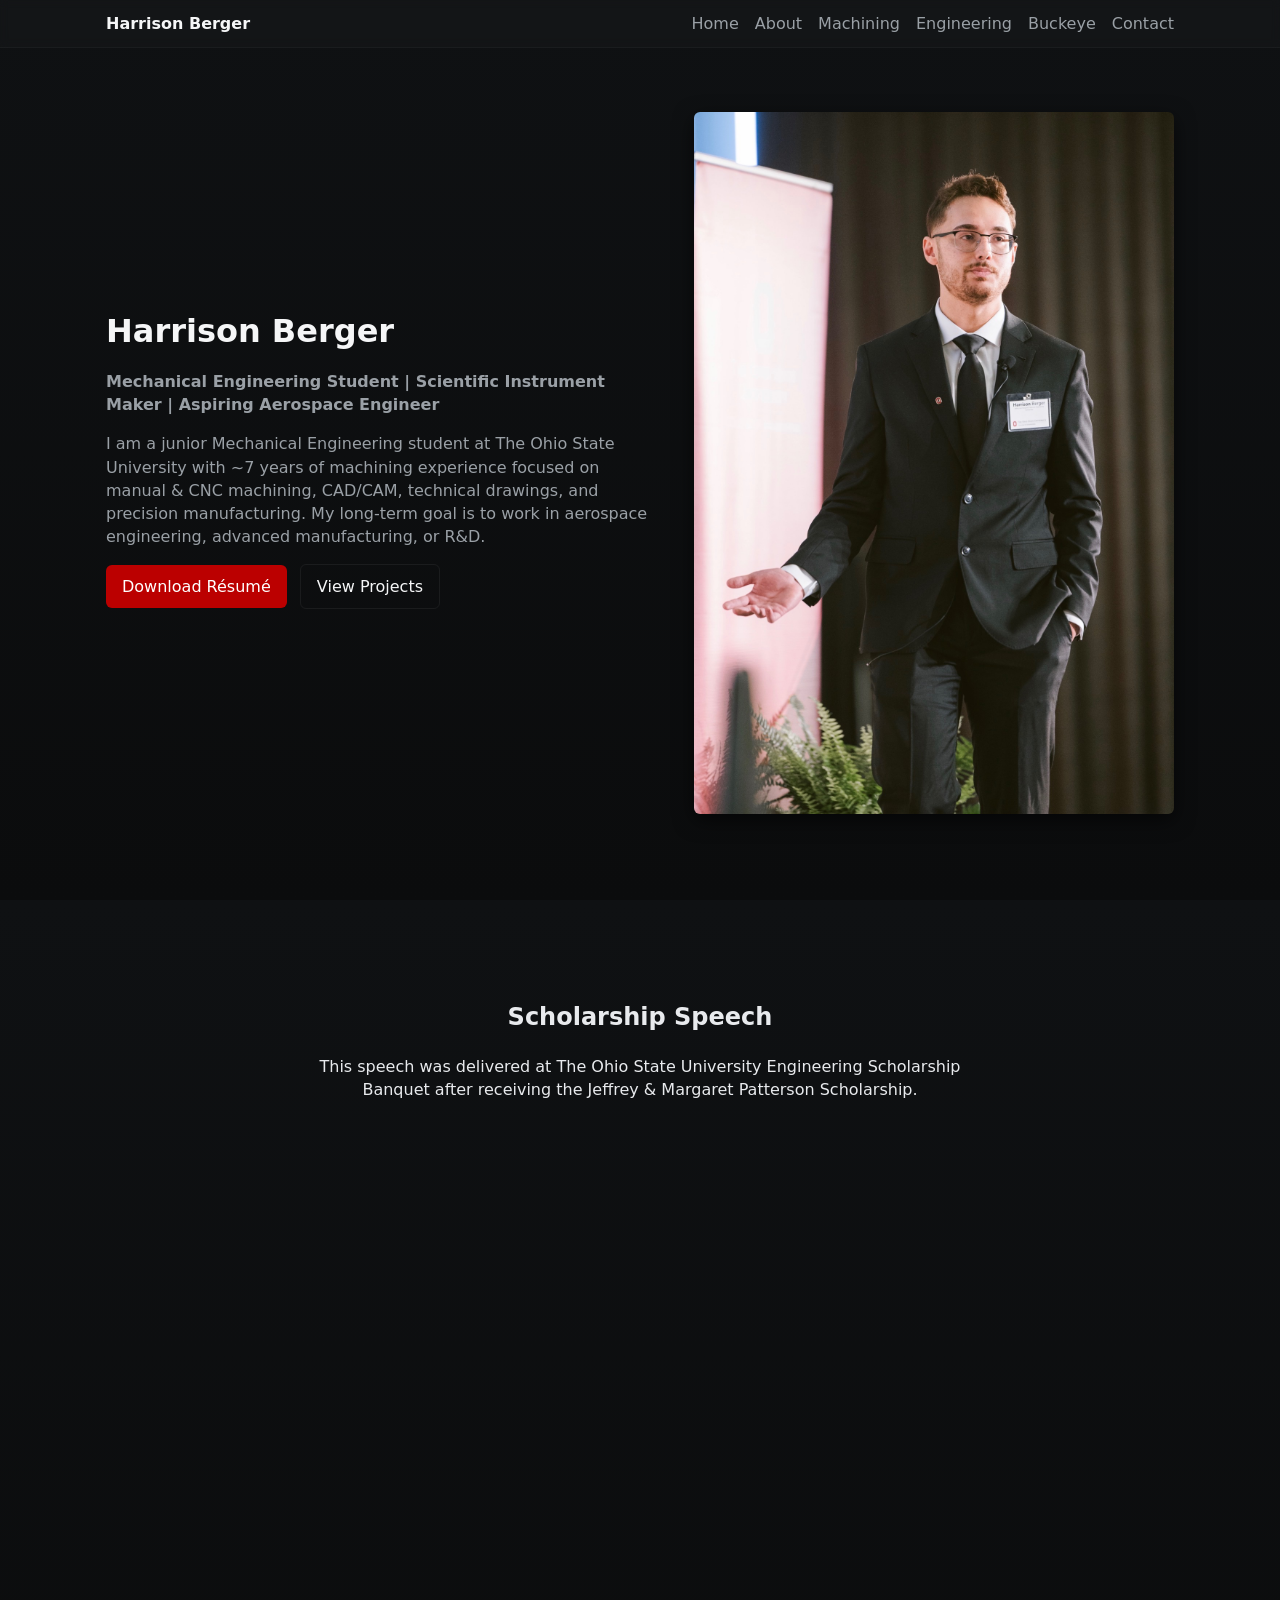
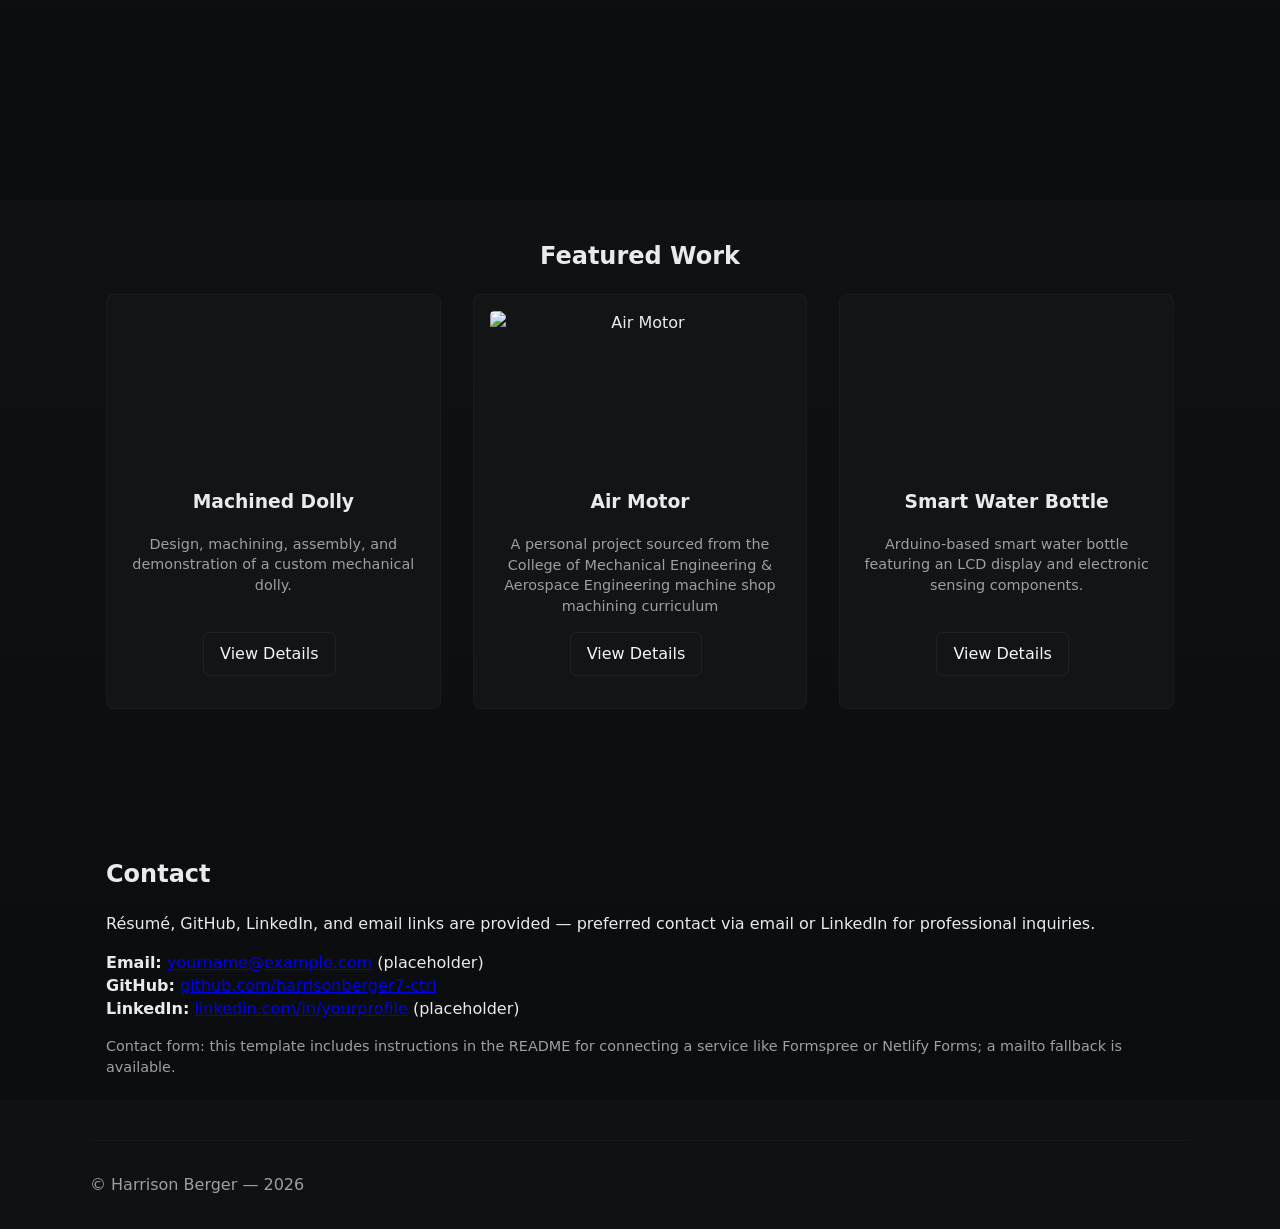
==== index.html @ 32bb0250 "Added Dolly and Smart Water bottle to main page" ====
<!doctype html>
<html lang="en">
<head>
  <meta charset="utf-8">
  <meta name="viewport" content="width=device-width,initial-scale=1">
  <title>Harrison Berger — Mechanical Engineering Portfolio</title>
  <link rel="stylesheet" href="/assets/css/style.css">
</head>
<body>
  <a class="skip-link" href="#main">Skip to content</a>
  <header class="site-header">
    <div class="container">
      <div class="brand">
        <a href="/">Harrison Berger</a>
      </div>
      <nav id="site-nav" aria-label="Main navigation">
        <ul>
          <li><a href="/">Home</a></li>
          <li><a href="/about.html">About</a></li>
          <li><a href="/projects/machining.html">Machining</a></li>
          <li><a href="/projects/engineering.html">Engineering</a></li>
          <li><a href="/projects/buckeye/index.html">Buckeye</a></li>
          <li><a href="#contact">Contact</a></li>
        </ul>
      </nav>
      <button id="nav-toggle" aria-expanded="false" aria-controls="site-nav">Menu</button>
    </div>
  </header>

  <main id="main">
    <section class="hero" aria-label="Intro">
      <div class="hero-grid container">
        <div class="hero-text">
          <h1>Harrison Berger</h1>
          <p class="title">Mechanical Engineering Student | Scientific Instrument Maker | Aspiring Aerospace Engineer</p>
          <p class="lead">I am a junior Mechanical Engineering student at The Ohio State University with ~7 years of machining experience focused on manual & CNC machining, CAD/CAM, technical drawings, and precision manufacturing. My long-term goal is to work in aerospace engineering, advanced manufacturing, or R&amp;D.</p>
          <p class="hero-ctas">
            <a class="btn primary" href="assets/images/Resume.pdf" download>Download Résumé</a>
            <a class="btn" href="/projects/machining.html">View Projects</a>
          </p>
        </div>
        <div class="hero-image" role="img" aria-label="Technical hero image">
          <!-- Placeholder technical image (replace with a large engineering-themed image) -->
          <img src="assets/images/Outlook_Profile_Picture.jpeg" alt="Technical illustration placeholder" />
        </div>
      </div>
    </section>
    
    <section class="speech-section container">
    <h2>Scholarship Speech</h2>

    <p class="speech-description">
        This speech was delivered at The Ohio State University Engineering Scholarship
        Banquet after receiving the Jeffrey & Margaret Patterson Scholarship.
    </p>

    <div class="video-container">
        <iframe
            src="https://www.youtube.com/embed/fo5vYGEhoZc"
            title="Scholarship Speech"
            allowfullscreen>
        </iframe>
    </div>

    <section class="highlights container">
      <h2>Featured Work</h2>
      <div id="featured-cards" class="cards-grid" aria-live="polite">
        <!-- JS will populate featured projects from data/projects.json -->
      </div>
    </section>


</section>

    
    <section id="contact" class="contact container">
      <h2>Contact</h2>
      <p>Résumé, GitHub, LinkedIn, and email links are provided — preferred contact via email or LinkedIn for professional inquiries.</p>
      <ul class="contact-list">
        <li><strong>Email:</strong> <a href="mailto:yourname@example.com">yourname@example.com</a> (placeholder)</li>
        <li><strong>GitHub:</strong> <a href="https://github.com/harrisonberger7-ctrl" target="_blank" rel="noopener">github.com/harrisonberger7-ctrl</a></li>
        <li><strong>LinkedIn:</strong> <a href="#">linkedin.com/in/yourprofile</a> (placeholder)</li>
      </ul>
      <p class="small">Contact form: this template includes instructions in the README for connecting a service like Formspree or Netlify Forms; a mailto fallback is available.</p>
    </section>
 

   </main>
  
<footer class="site-footer container">
  <p>&copy; Harrison Berger — <span id="year"></span></p>
</footer>

<div id="project-modal" class="modal" role="dialog" aria-modal="true" aria-hidden="true">
  <div class="modal-content">
    <button class="modal-close" aria-label="Close">Close</button>
    <div id="modal-body"></div>
  </div>
</div>

<script src="/assets/js/main.js"></script>
</body>
</html>
---- assets/css/style.css ----
/* Main stylesheet for the portfolio
   - Dark / neutral background
   - Light content cards
   - Ohio State red accent: #BB0000 (used sparingly)
   - Responsive grid and card layout
   Comments explain structure and values so a beginner can edit easily.
*/
:root{
  --bg:#0f1113;
  --panel:#f5f6f7; /* light panel for content */
  --text:#e8eaed;
  --muted:#9aa0a6;
  --accent:#bb0000; /* Ohio State red accent */
  --card-bg:#121416;
  --container-width:1100px;
}
*{box-sizing:border-box}
html,body{height:100%}
body{
  margin:0;font-family:Inter, system-ui, -apple-system, 'Segoe UI', Roboto, 'Helvetica Neue', Arial;line-height:1.45;background:linear-gradient(180deg,var(--bg),#0b0c0d);color:var(--text);}
.container{max-width:var(--container-width);margin:0 auto;padding:1rem}
.site-header{background:rgba(255,255,255,0.02);backdrop-filter:blur(4px);border-bottom:1px solid rgba(255,255,255,0.03)}
.site-header .container{display:flex;align-items:center;justify-content:space-between;padding:0.75rem 1rem}
.brand a{color:var(--panel);font-weight:700;text-decoration:none}
nav ul{list-style:none;margin:0;padding:0;display:flex;gap:1rem}
nav a{color:var(--muted);text-decoration:none}
nav a:focus,nav a:hover{color:var(--panel);outline:2px solid transparent}
#nav-toggle{display:none}
.skip-link{position:absolute;left:-999px;top:auto;width:1px;height:1px;overflow:hidden}
.skip-link:focus{left:1rem;top:1rem;width:auto;height:auto;background:var(--panel);padding:0.5rem;border-radius:4px;color:black}
.hero{padding:3rem 0}
.hero-grid{display:grid;grid-template-columns:1fr 480px;gap:2rem;align-items:center}
.hero-text h1{font-size:2rem;margin:0 0 0.5rem;color:var(--panel)}
.title{color:var(--muted);font-weight:600}
.lead{margin-top:1rem;color:var(--muted)}
.btn{display:inline-block;padding:0.6rem 1rem;border-radius:6px;background:transparent;border:1px solid rgba(255,255,255,0.06);color:var(--panel);text-decoration:none;margin-right:0.5rem}
.btn.primary{background:var(--accent);border:none;color:white}
.hero-image img{width:100%;height:auto;border-radius:6px;box-shadow:0 6px 20px rgba(0,0,0,0.6)}
.cards-grid{display:grid;grid-template-columns:repeat(auto-fit,minmax(240px,1fr));gap:1rem;margin-top:1rem}
.card{background:var(--card-bg);padding:1rem;border-radius:8px;border:1px solid rgba(255,255,255,0.03)}
.card img{width:100%;height:160px;object-fit:cover;border-radius:4px}
.card h3{margin:0.5rem 0 0.25rem}
.skill-card{background:var(--panel);color:black;padding:1rem;border-radius:6px}
.skills-grid{display:grid;grid-template-columns:repeat(auto-fit,minmax(200px,1fr));gap:1rem}
.about-grid{display:grid;grid-template-columns:1fr 220px;gap:1.5rem;align-items:start}
.headshot img{width:100%;height:auto;border-radius:8px}
.site-footer{padding:1rem 0;color:var(--muted);border-top:1px solid rgba(255,255,255,0.03);margin-top:2rem}
.intro{color:var(--muted)}
.modal{display:none;position:fixed;inset:0;background:rgba(2,2,2,0.6);align-items:center;justify-content:center;padding:2rem}
.modal[aria-hidden="false"]{display:flex}
.modal-content{background:var(--panel);color:black;padding:1rem;border-radius:8px;width:min(980px,95%);max-height:90vh;overflow:auto}
.modal-close{float:right;background:transparent;border:none;font-weight:700}
.small{font-size:0.9rem;color:var(--muted)}
.contact-list{list-style:none;padding:0}
@media (max-width:900px){
  .hero-grid{grid-template-columns:1fr}
  nav ul{display:none}
  #nav-toggle{display:inline-block}
}
/* Scholarship Speech */

.speech-section {
  max-width: none;
  width: 95%;
  margin: 80px auto;
  text-align: center;
}

.speech-description {
    max-width: 700px;
    margin: 0 auto 30px;
}

.video-container {
  width: 100%;
  max-width: 1500px;
  margin: 0 auto;
}

.video-container iframe {
    width: 100%;
    aspect-ratio: 16 / 9;
    border: none;
    border-radius: 12px;
}
.dolly-images {
    display: flex;
    gap: 12px;
}

.dolly-images img {
    width: 50%;
    height: 1100px;
    object-fit: cover;
    border-radius: 4px;
}
/* Engineering project cards appear vertically */
.cards-grid {
    display: grid;
    grid-template-columns: 1fr;
    gap: 32px;
}

/* Shared appearance for the engineering project cards */
.dolly-card,
.smart-water-bottle-card {
    background: var(--card-bg);
    padding: 1rem;
    border-radius: 8px;
    border: 1px solid rgba(255, 255, 255, 0.03);
}

/* Normal-height Smart Water Bottle image */
.smart-water-bottle-image {
    display: block;
    width: 100%;
    height: 480px;
    object-fit: cover;
    border-radius: 4px;
}
#machining-grid .card img {
    display: block;
    max-width: 300px;
    width: 100%;
    height: auto;
    margin: 0 auto;
}
/* Featured Work cards */
#featured-cards {
    grid-template-columns: repeat(3, minmax(0, 1fr));
    align-items: stretch;
}

#featured-cards .card {
    display: flex;
    flex-direction: column;
}

#featured-cards .featured-media {
    width: 100%;
    aspect-ratio: 16 / 9;
    overflow: hidden;
    border-radius: 4px;
}

#featured-cards .featured-media img,
#featured-cards .featured-media iframe {
    width: 100%;
    height: 100%;
    display: block;
    border: 0;
    object-fit: cover;
}

#featured-cards .card > p:last-child {
    margin-top: auto;
}

@media (max-width: 800px) {
    #featured-cards {
        grid-template-columns: 1fr;
    }
}
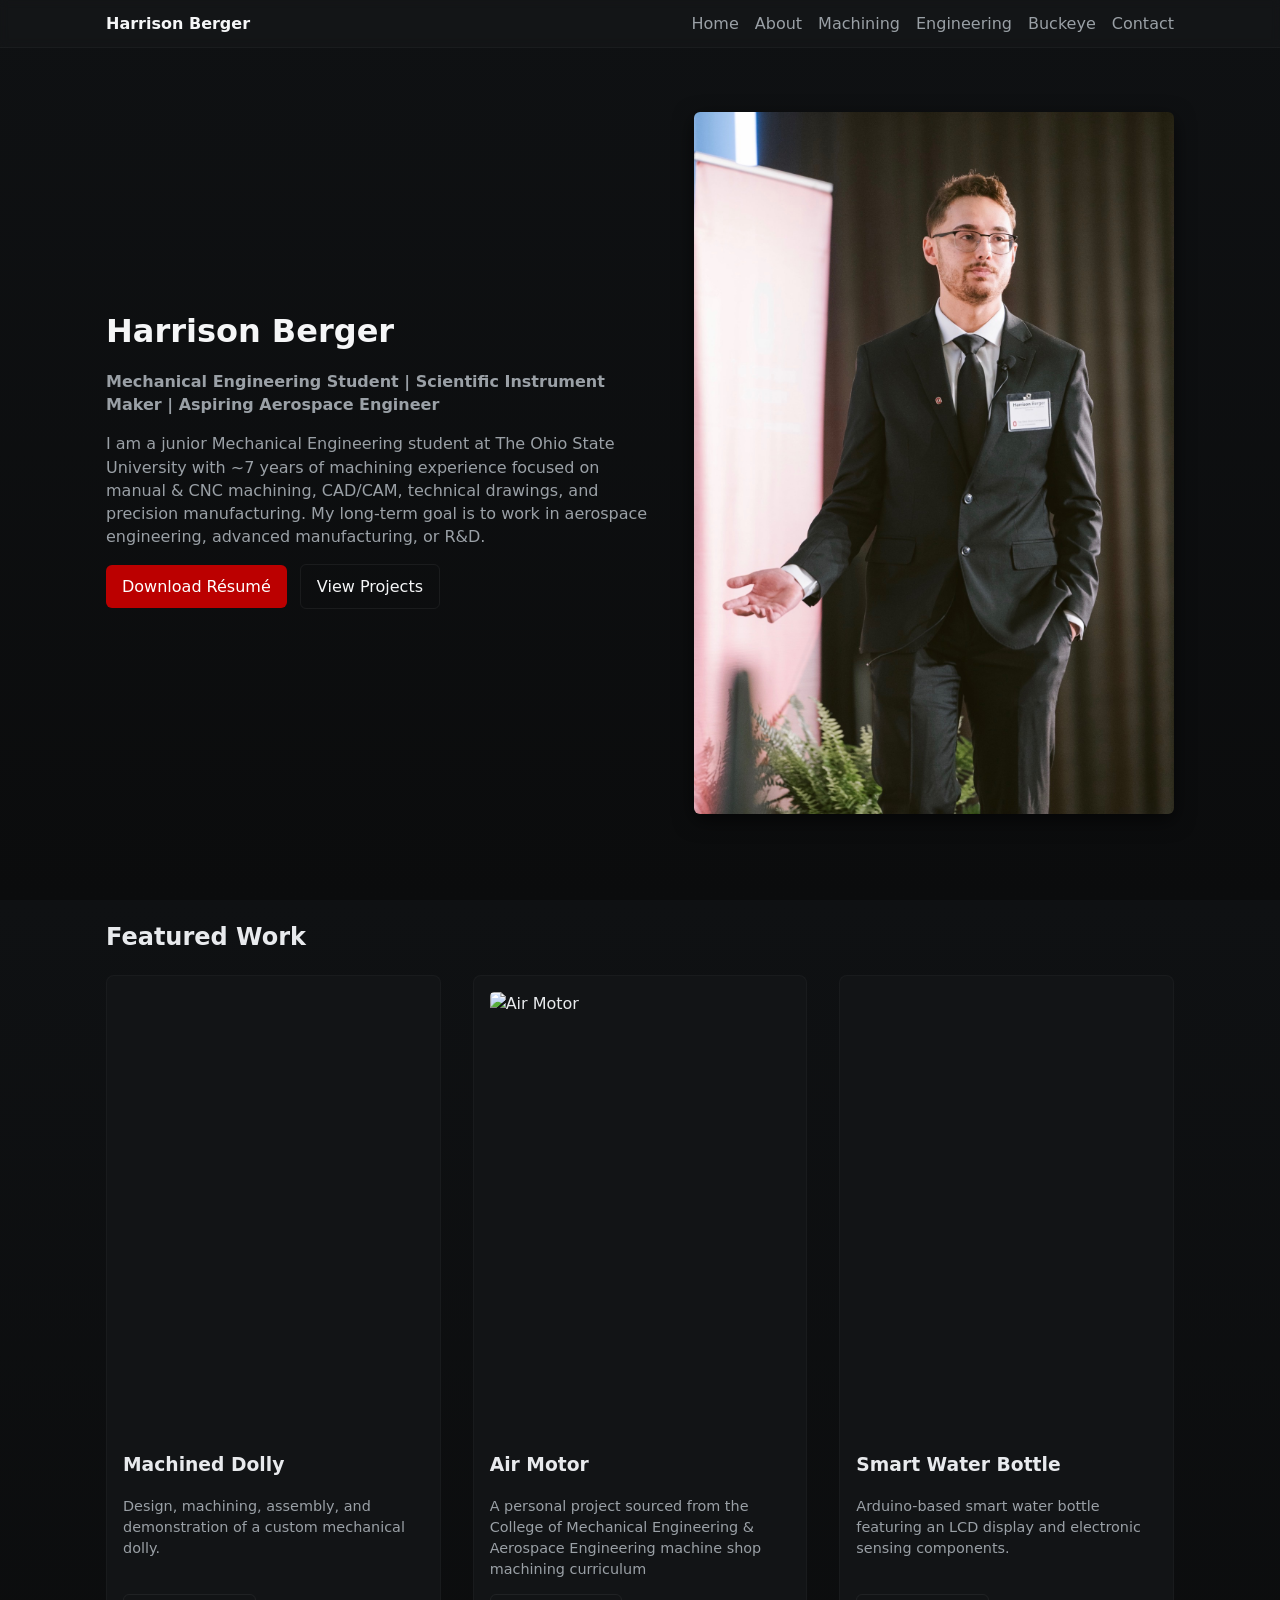
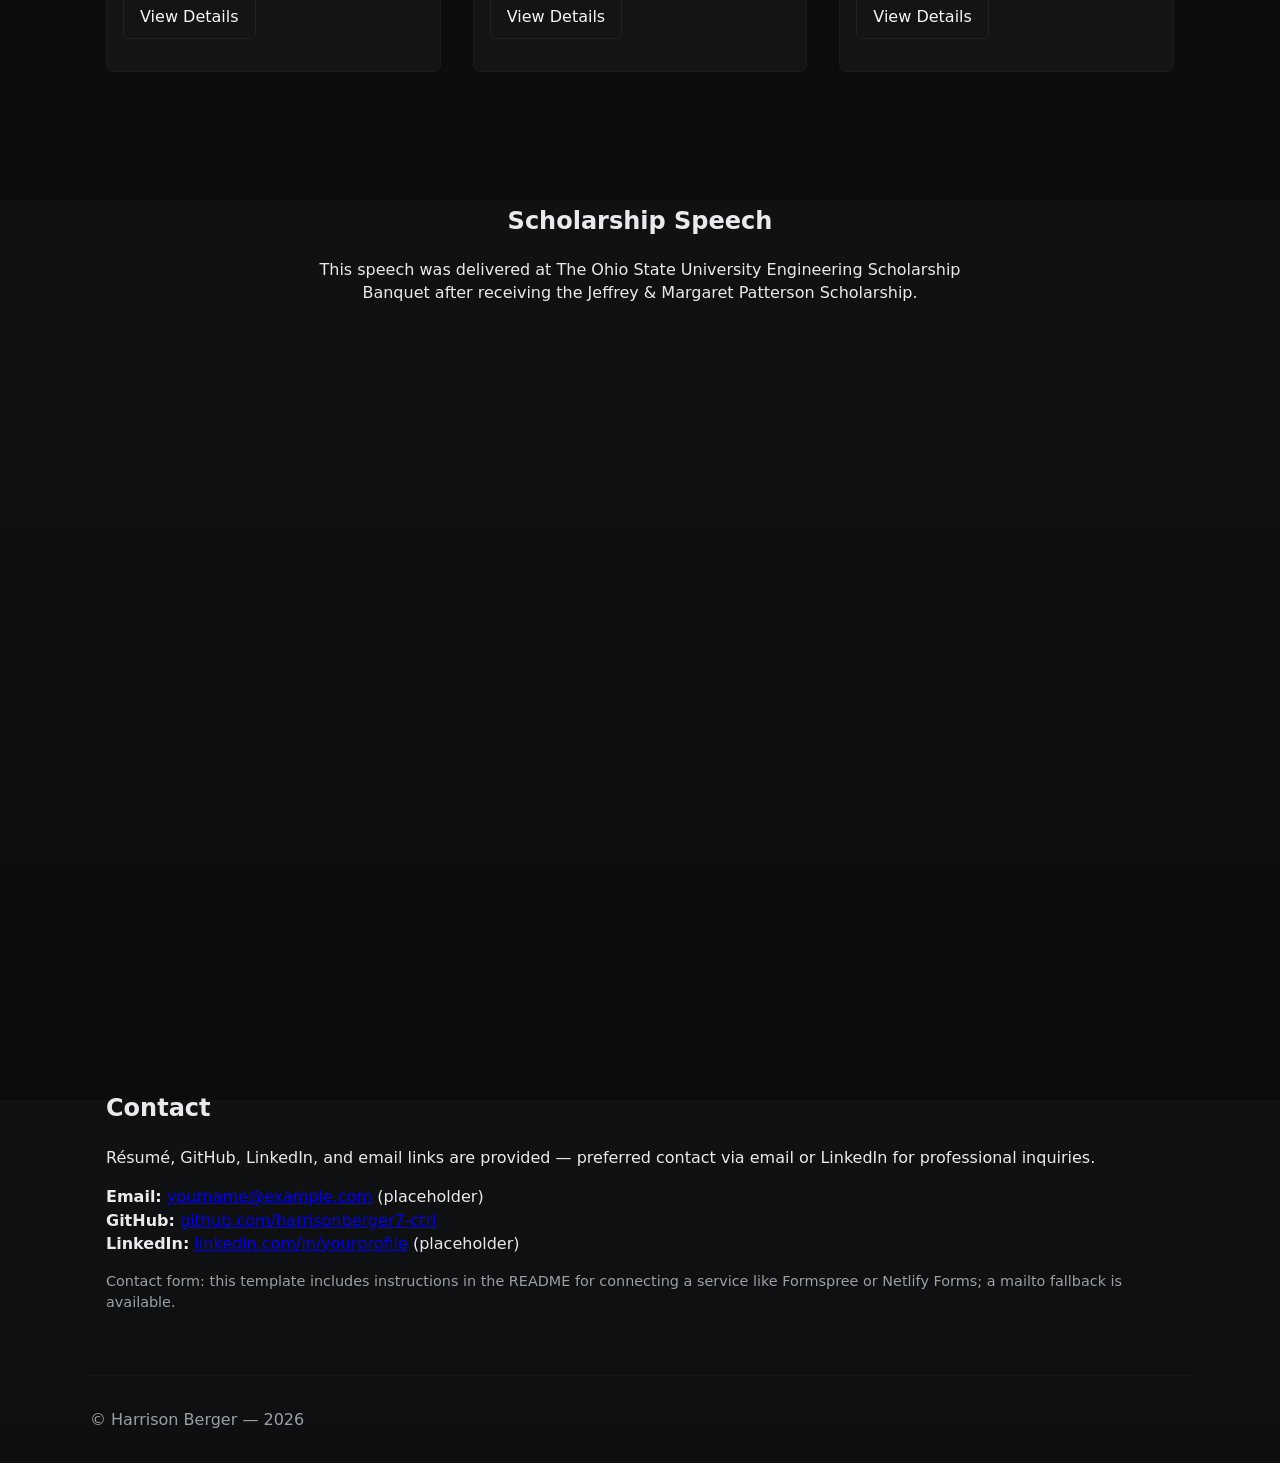
==== commit 9f885465: "~" ====
--- a/index.html
+++ b/index.html
@@ -45,6 +45,13 @@
         </div>
       </div>
     </section>
+
+        <section class="highlights container">
+      <h2>Featured Work</h2>
+      <div id="featured-cards" class="cards-grid" aria-live="polite">
+        <!-- JS will populate featured projects from data/projects.json -->
+      </div>
+    </section>
     
     <section class="speech-section container">
     <h2>Scholarship Speech</h2>
@@ -62,12 +69,7 @@
         </iframe>
     </div>
 
-    <section class="highlights container">
-      <h2>Featured Work</h2>
-      <div id="featured-cards" class="cards-grid" aria-live="polite">
-        <!-- JS will populate featured projects from data/projects.json -->
-      </div>
-    </section>
+
 
 
 </section>
--- a/assets/css/style.css
+++ b/assets/css/style.css
@@ -73,7 +73,7 @@
 
 .video-container {
   width: 100%;
-  max-width: 1500px;
+  max-width: 1100px;
   margin: 0 auto;
 }
 
@@ -138,7 +138,7 @@
 
 #featured-cards .featured-media {
     width: 100%;
-    aspect-ratio: 16 / 9;
+    aspect-ratio: 2 / 3;
     overflow: hidden;
     border-radius: 4px;
 }
@@ -160,4 +160,7 @@
     #featured-cards {
         grid-template-columns: 1fr;
     }
+}
+#featured-cards {
+    grid-template-columns: repeat(3, 1.1fr);
 }
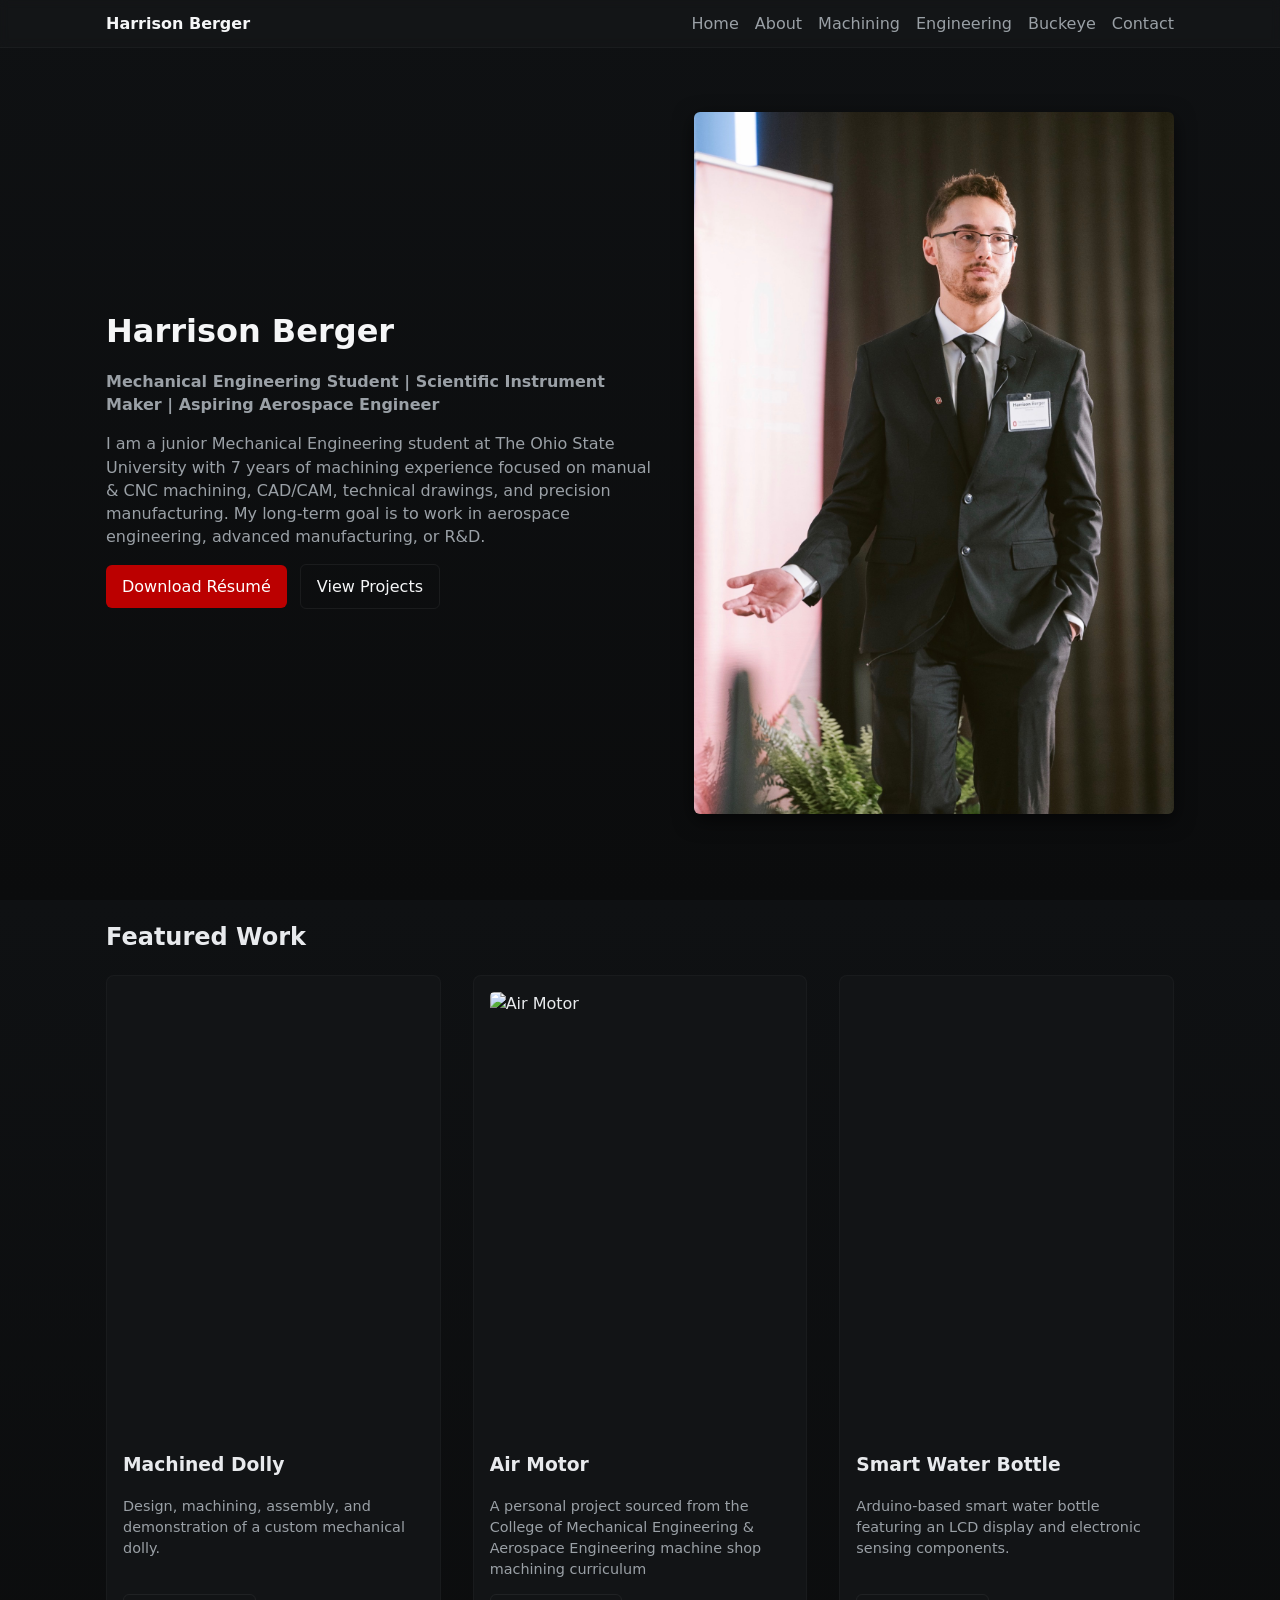
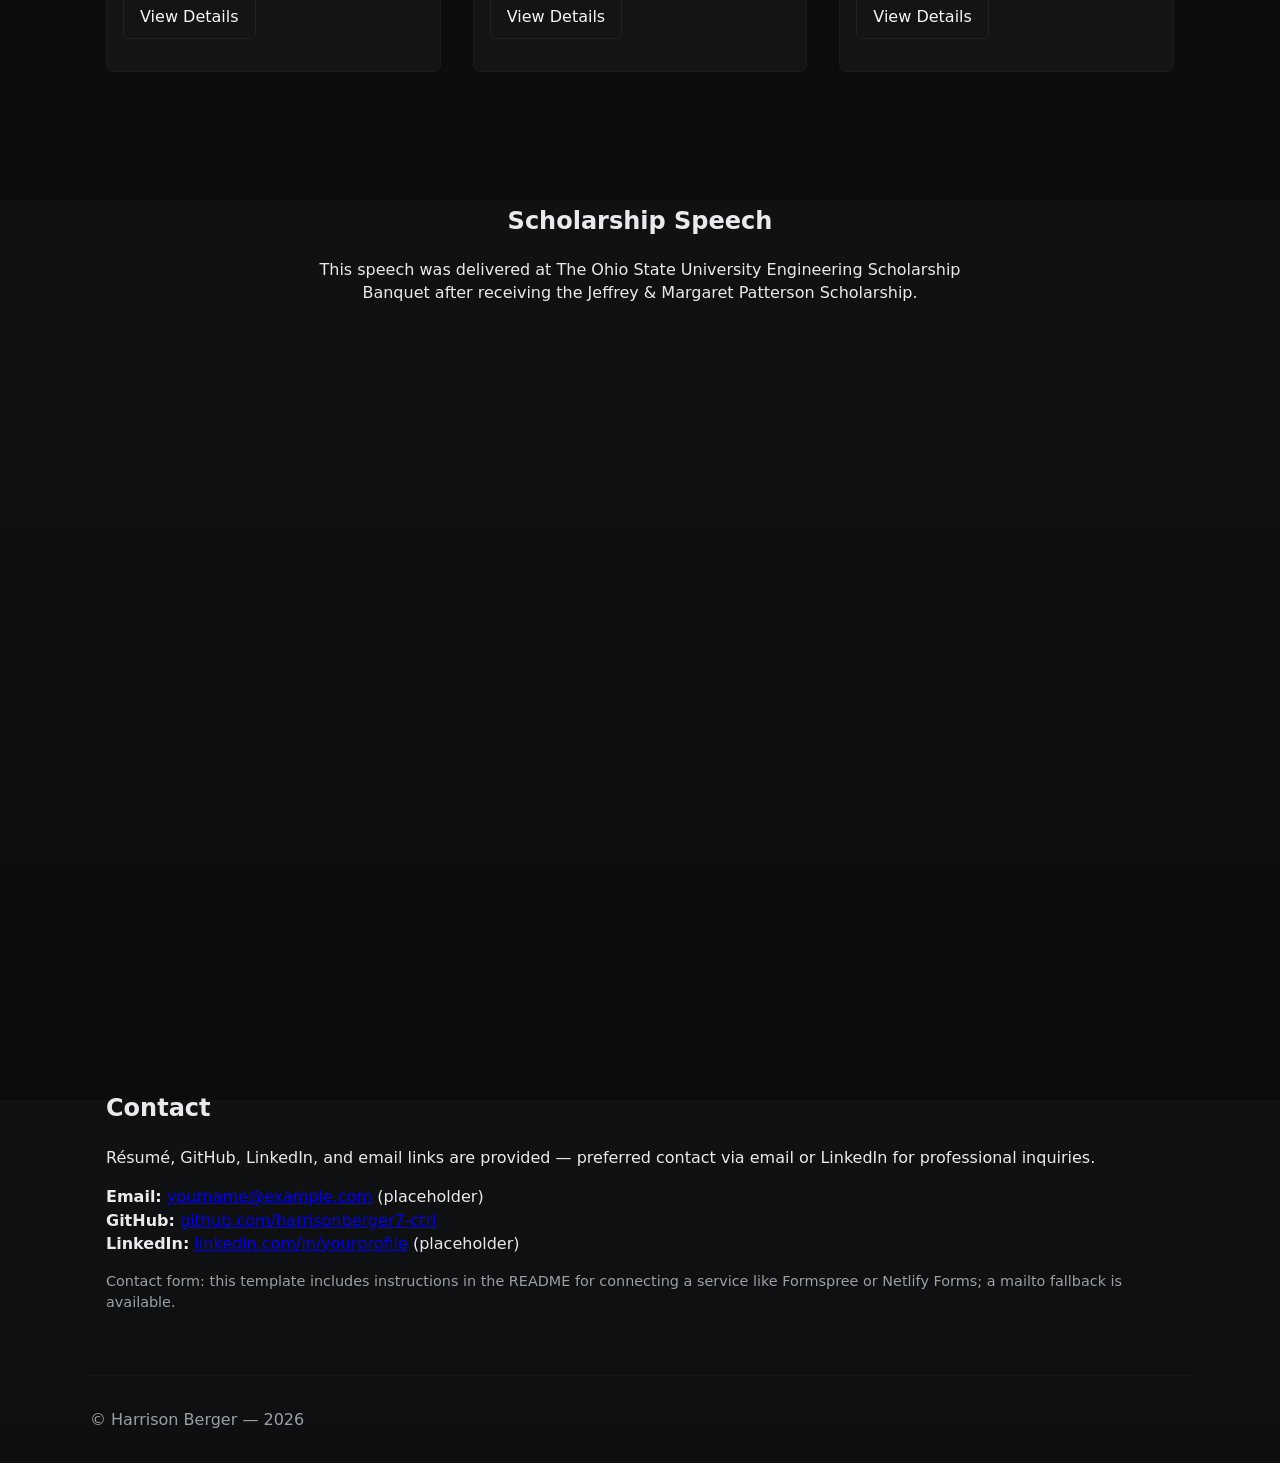
==== commit cf3e3386: "~" ====
--- a/index.html
+++ b/index.html
@@ -33,7 +33,7 @@
         <div class="hero-text">
           <h1>Harrison Berger</h1>
           <p class="title">Mechanical Engineering Student | Scientific Instrument Maker | Aspiring Aerospace Engineer</p>
-          <p class="lead">I am a junior Mechanical Engineering student at The Ohio State University with ~7 years of machining experience focused on manual & CNC machining, CAD/CAM, technical drawings, and precision manufacturing. My long-term goal is to work in aerospace engineering, advanced manufacturing, or R&amp;D.</p>
+          <p class="lead">I am a junior Mechanical Engineering student at The Ohio State University with 7 years of machining experience focused on manual & CNC machining, CAD/CAM, technical drawings, and precision manufacturing. My long-term goal is to work in aerospace engineering, advanced manufacturing, or R&amp;D.</p>
           <p class="hero-ctas">
             <a class="btn primary" href="assets/images/Resume.pdf" download>Download Résumé</a>
             <a class="btn" href="/projects/machining.html">View Projects</a>
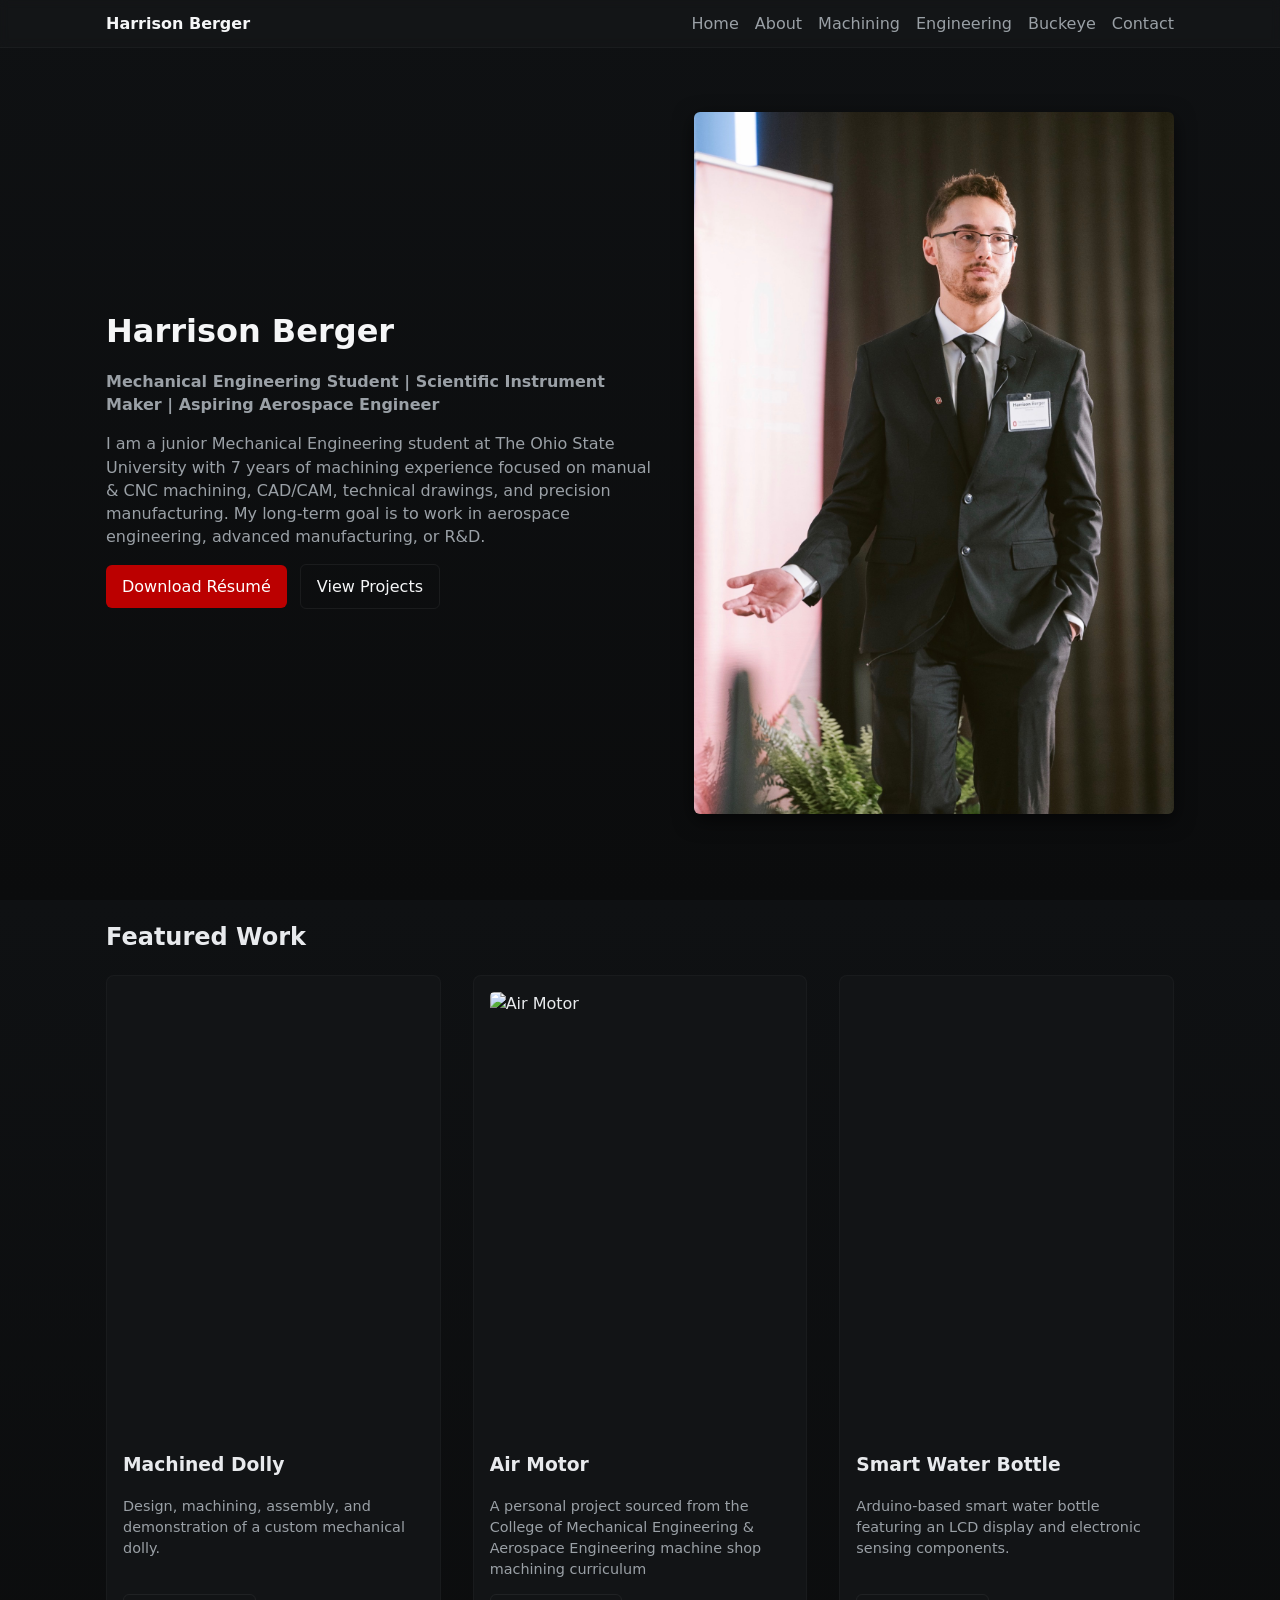
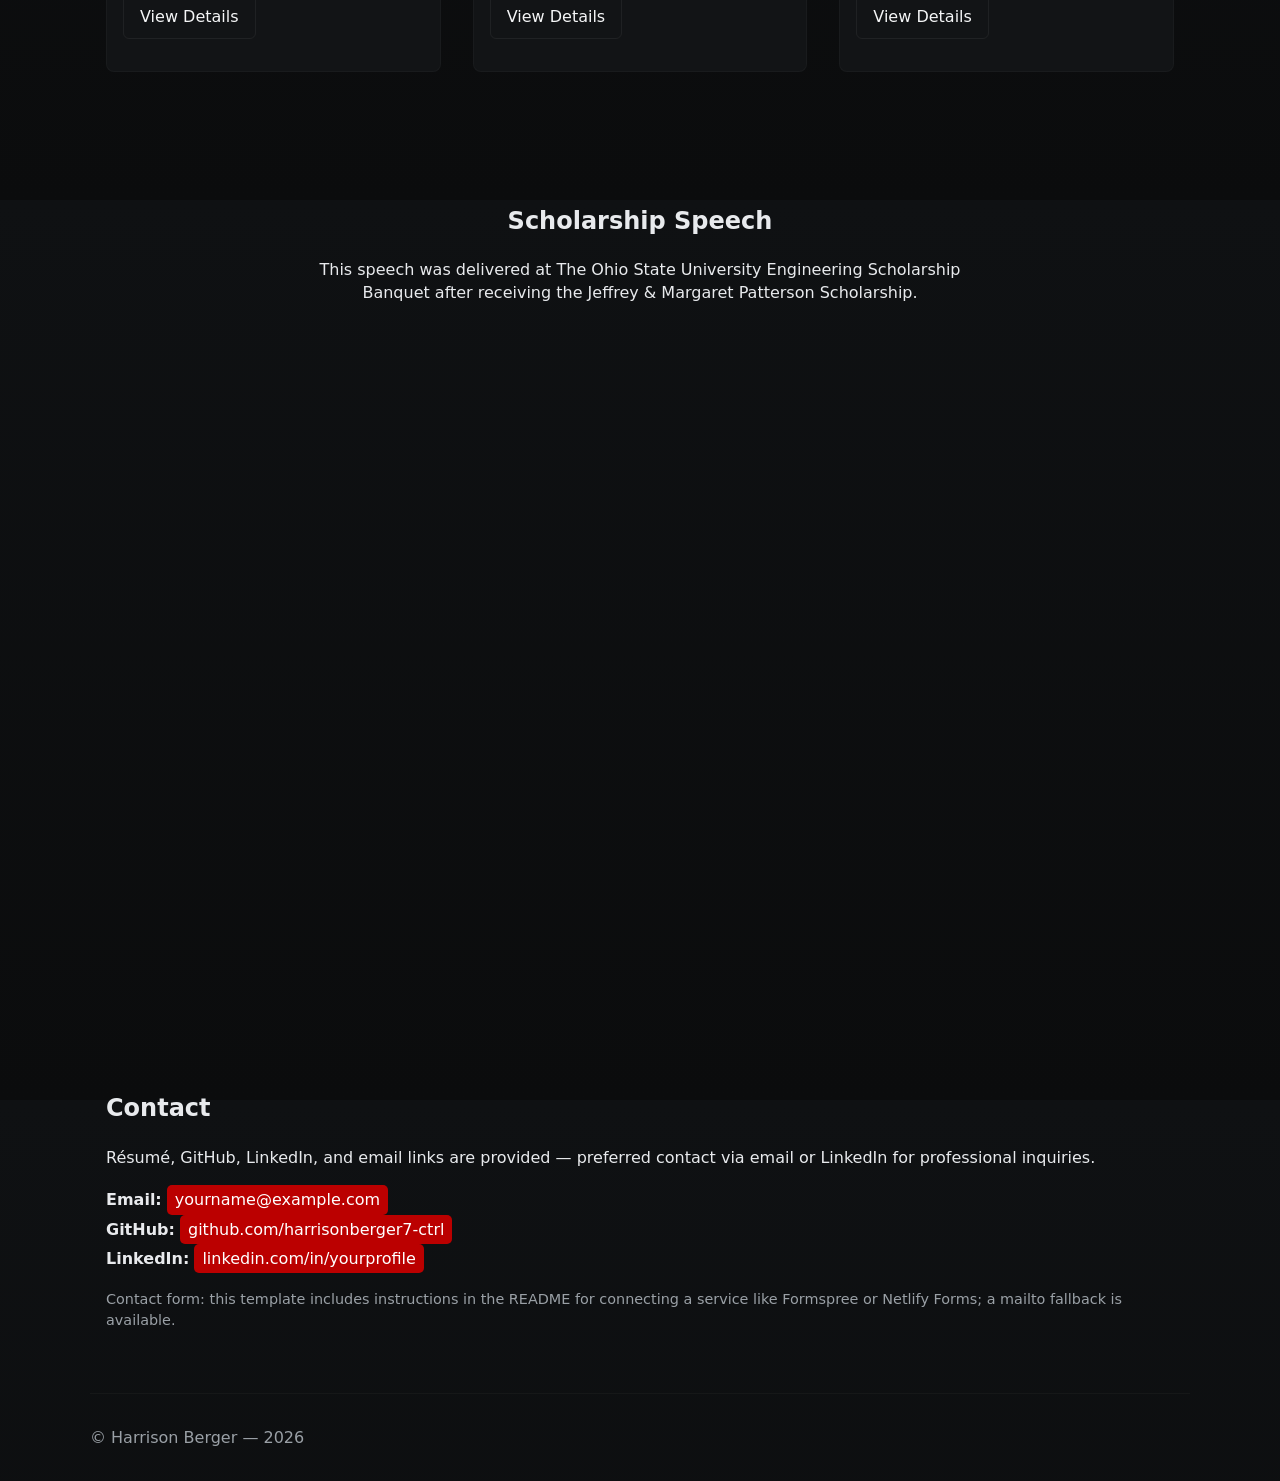
==== commit 371d8919: "~" ====
--- a/index.html
+++ b/index.html
@@ -79,9 +79,9 @@
       <h2>Contact</h2>
       <p>Résumé, GitHub, LinkedIn, and email links are provided — preferred contact via email or LinkedIn for professional inquiries.</p>
       <ul class="contact-list">
-        <li><strong>Email:</strong> <a href="mailto:yourname@example.com">yourname@example.com</a> (placeholder)</li>
+        <li><strong>Email:</strong> <a href="mailto:Harrisonberger7@gmail.com">yourname@example.com</a> </li>
         <li><strong>GitHub:</strong> <a href="https://github.com/harrisonberger7-ctrl" target="_blank" rel="noopener">github.com/harrisonberger7-ctrl</a></li>
-        <li><strong>LinkedIn:</strong> <a href="#">linkedin.com/in/yourprofile</a> (placeholder)</li>
+        <li><strong>LinkedIn:</strong> <a href="www.linkedin.com/in/harrison-berger-666993226">linkedin.com/in/yourprofile</a> </li>
       </ul>
       <p class="small">Contact form: this template includes instructions in the README for connecting a service like Formspree or Netlify Forms; a mailto fallback is available.</p>
     </section>
--- a/assets/css/style.css
+++ b/assets/css/style.css
@@ -163,4 +163,16 @@
 }
 #featured-cards {
     grid-template-columns: repeat(3, 1.1fr);
+}
+#contact a {
+    display: inline-flex;
+    width: fit-content;
+    align-self: flex-start;
+    background: var(--accent);
+    color: white;
+    padding: 3px 8px;
+    border-radius: 5px;
+    text-decoration: none;
+    font-weight: 500;
+}
 }
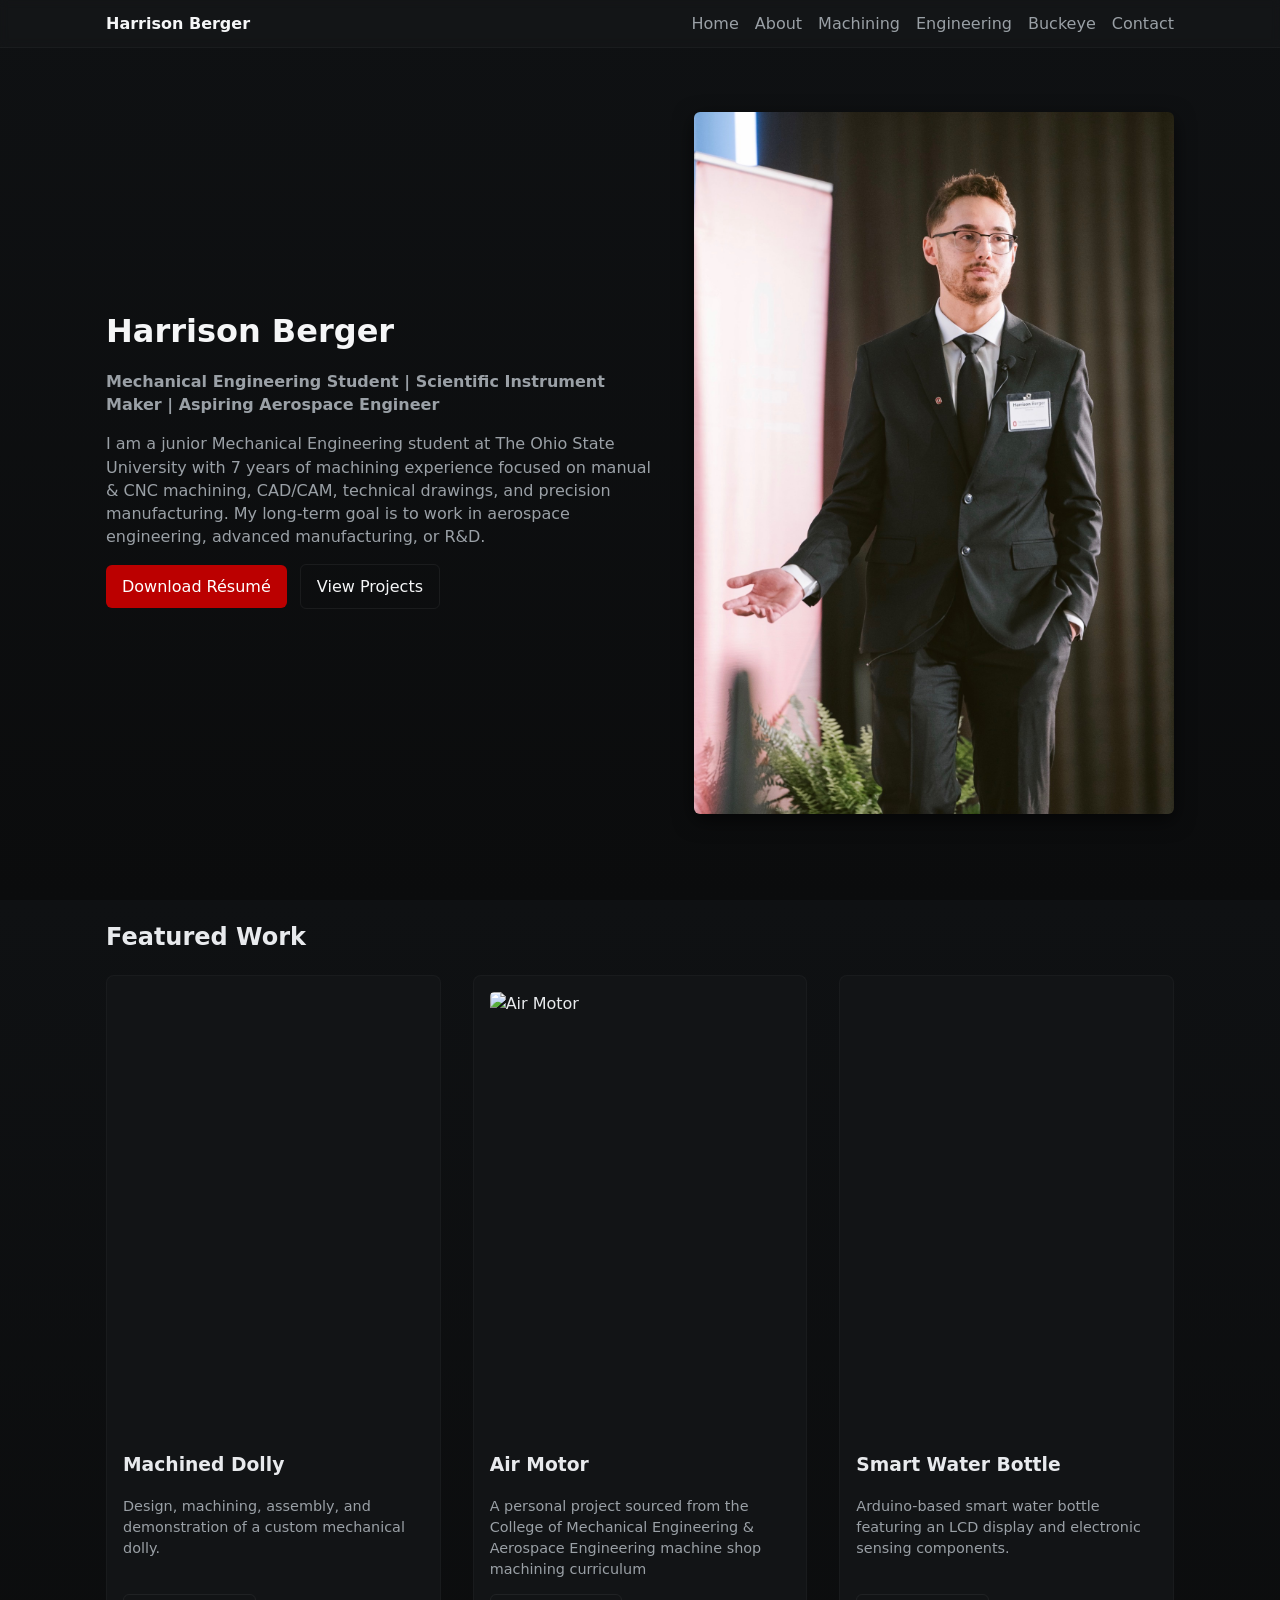
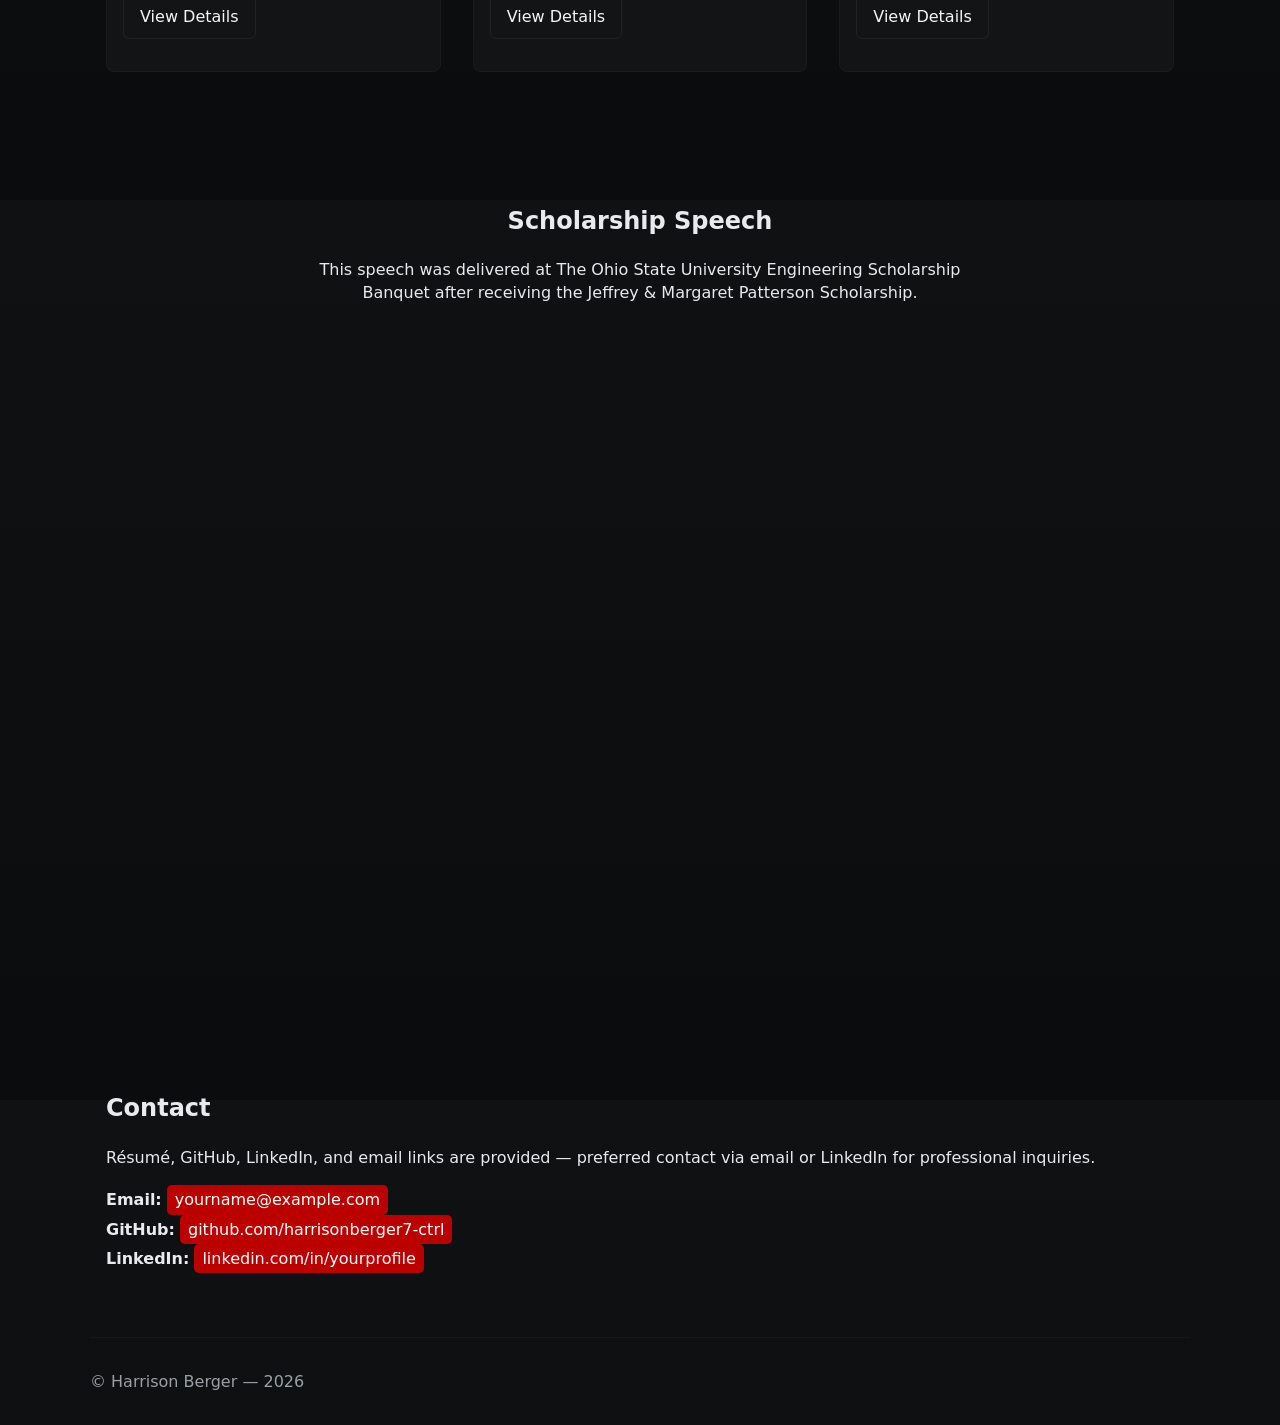
==== commit f1dd61e3: "~" ====
--- a/index.html
+++ b/index.html
@@ -83,8 +83,7 @@
         <li><strong>GitHub:</strong> <a href="https://github.com/harrisonberger7-ctrl" target="_blank" rel="noopener">github.com/harrisonberger7-ctrl</a></li>
         <li><strong>LinkedIn:</strong> <a href="www.linkedin.com/in/harrison-berger-666993226">linkedin.com/in/yourprofile</a> </li>
       </ul>
-      <p class="small">Contact form: this template includes instructions in the README for connecting a service like Formspree or Netlify Forms; a mailto fallback is available.</p>
-    </section>
+      </section>
  
 
    </main>
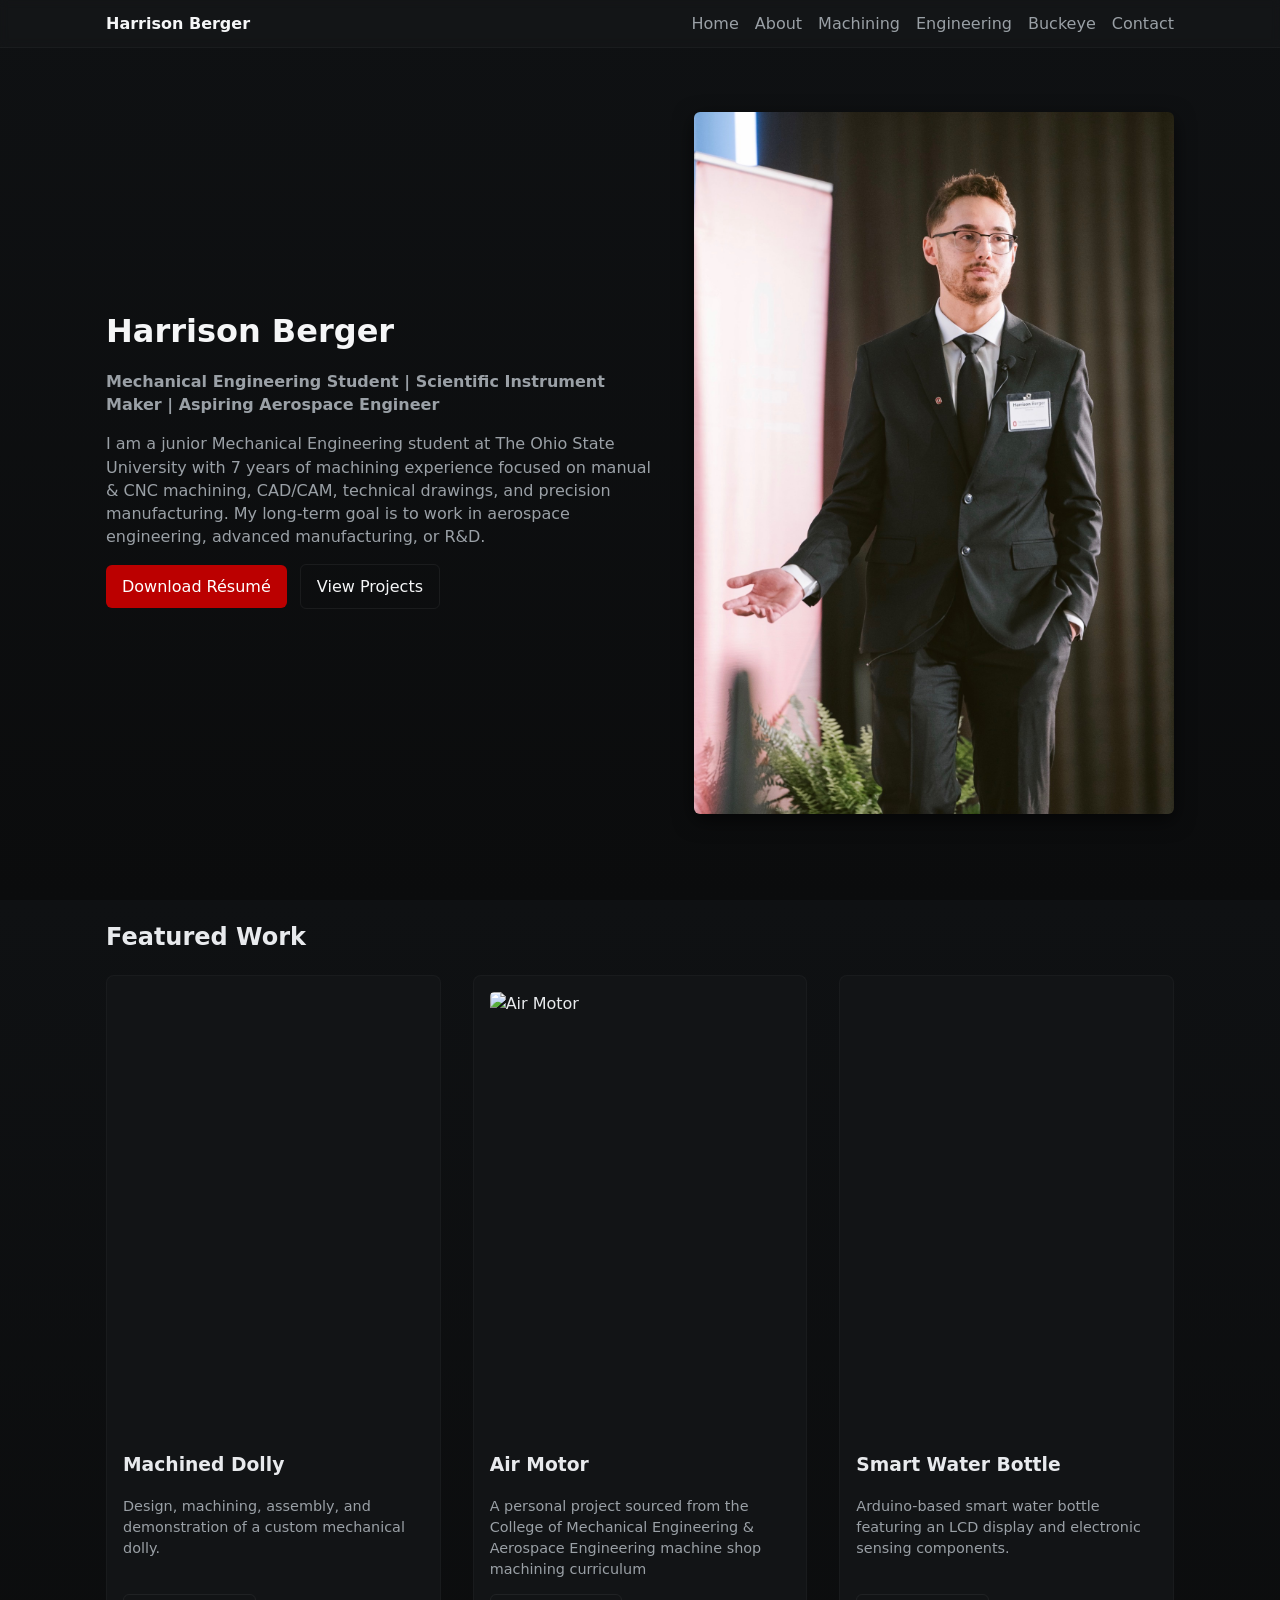
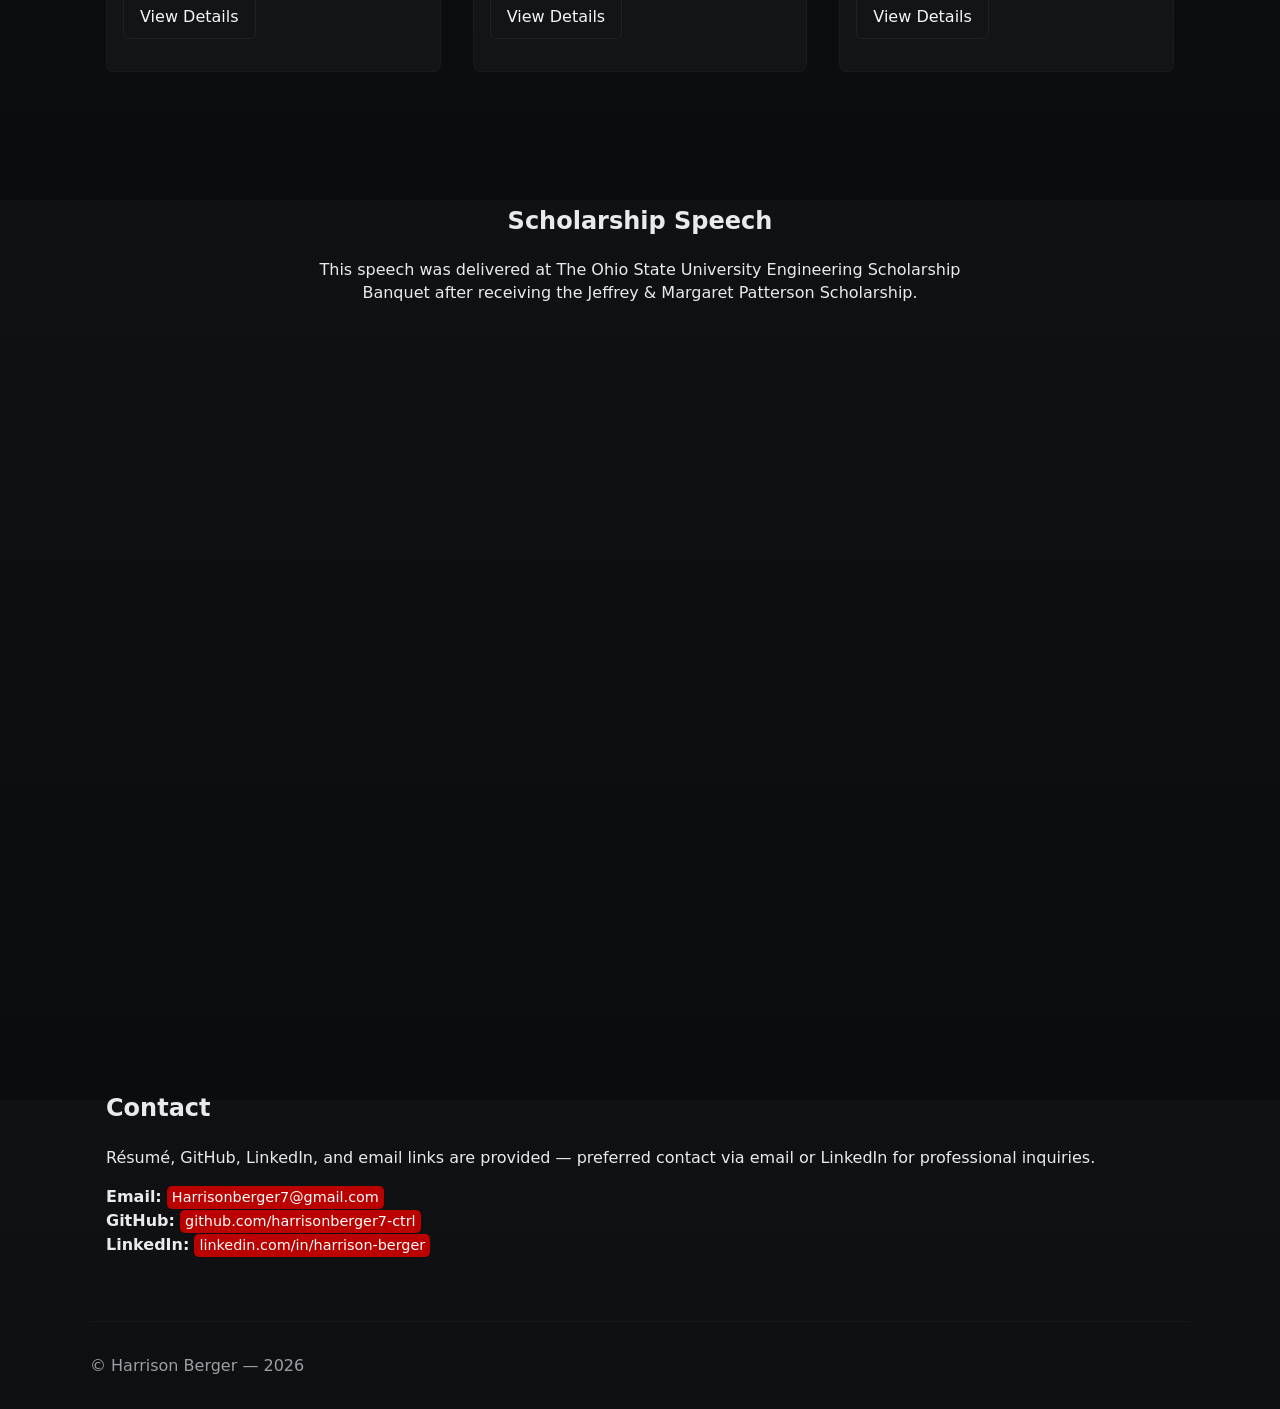
==== commit 4581cf85: "~" ====
--- a/index.html
+++ b/index.html
@@ -79,9 +79,9 @@
       <h2>Contact</h2>
       <p>Résumé, GitHub, LinkedIn, and email links are provided — preferred contact via email or LinkedIn for professional inquiries.</p>
       <ul class="contact-list">
-        <li><strong>Email:</strong> <a href="mailto:Harrisonberger7@gmail.com">yourname@example.com</a> </li>
+        <li><strong>Email:</strong> <a href="mailto:Harrisonberger7@gmail.com">Harrisonberger7@gmail.com</a> </li>
         <li><strong>GitHub:</strong> <a href="https://github.com/harrisonberger7-ctrl" target="_blank" rel="noopener">github.com/harrisonberger7-ctrl</a></li>
-        <li><strong>LinkedIn:</strong> <a href="www.linkedin.com/in/harrison-berger-666993226">linkedin.com/in/yourprofile</a> </li>
+        <li><strong>LinkedIn:</strong> <a href="www.linkedin.com/in/harrison-berger-666993226">linkedin.com/in/harrison-berger</a> </li>
       </ul>
       </section>
  
--- a/assets/css/style.css
+++ b/assets/css/style.css
@@ -170,9 +170,10 @@
     align-self: flex-start;
     background: var(--accent);
     color: white;
-    padding: 3px 8px;
+    padding: 1px 5px;
     border-radius: 5px;
     text-decoration: none;
+    font-size: 0.9rem;
     font-weight: 500;
 }
 }
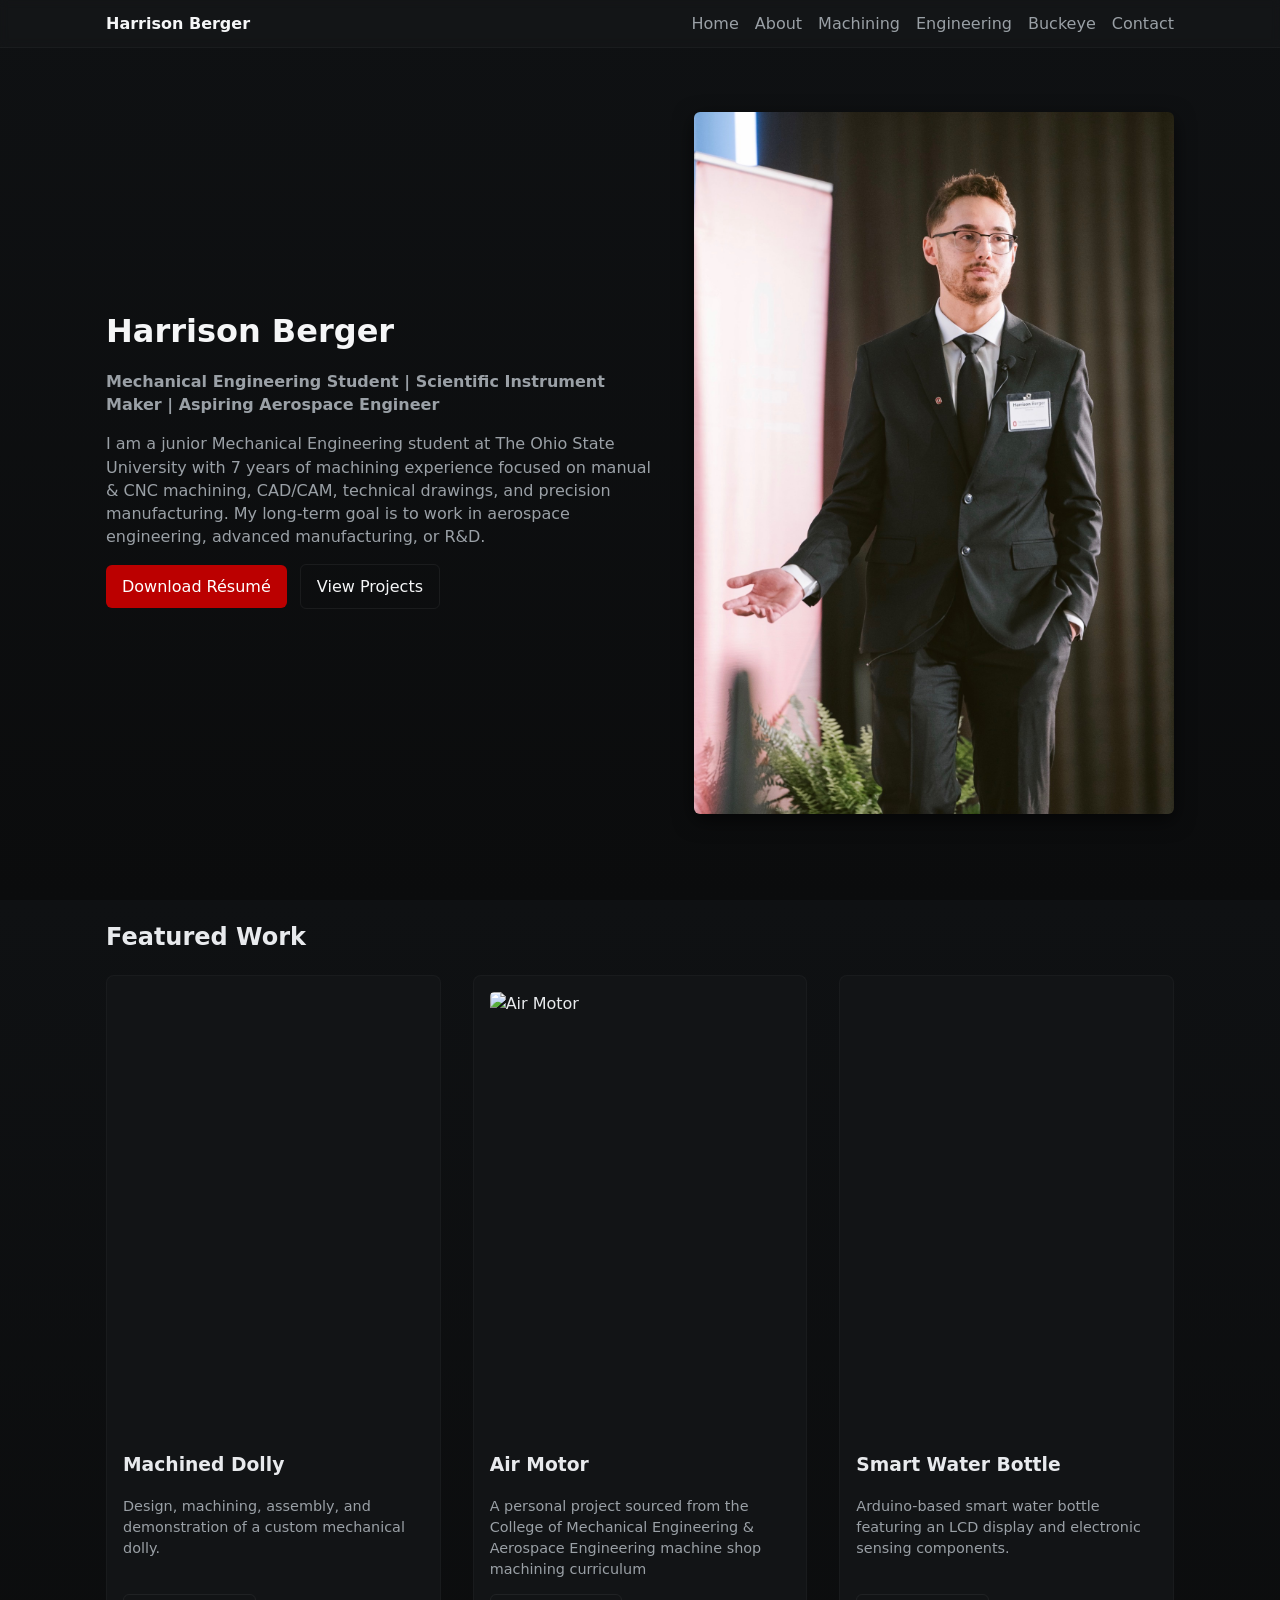
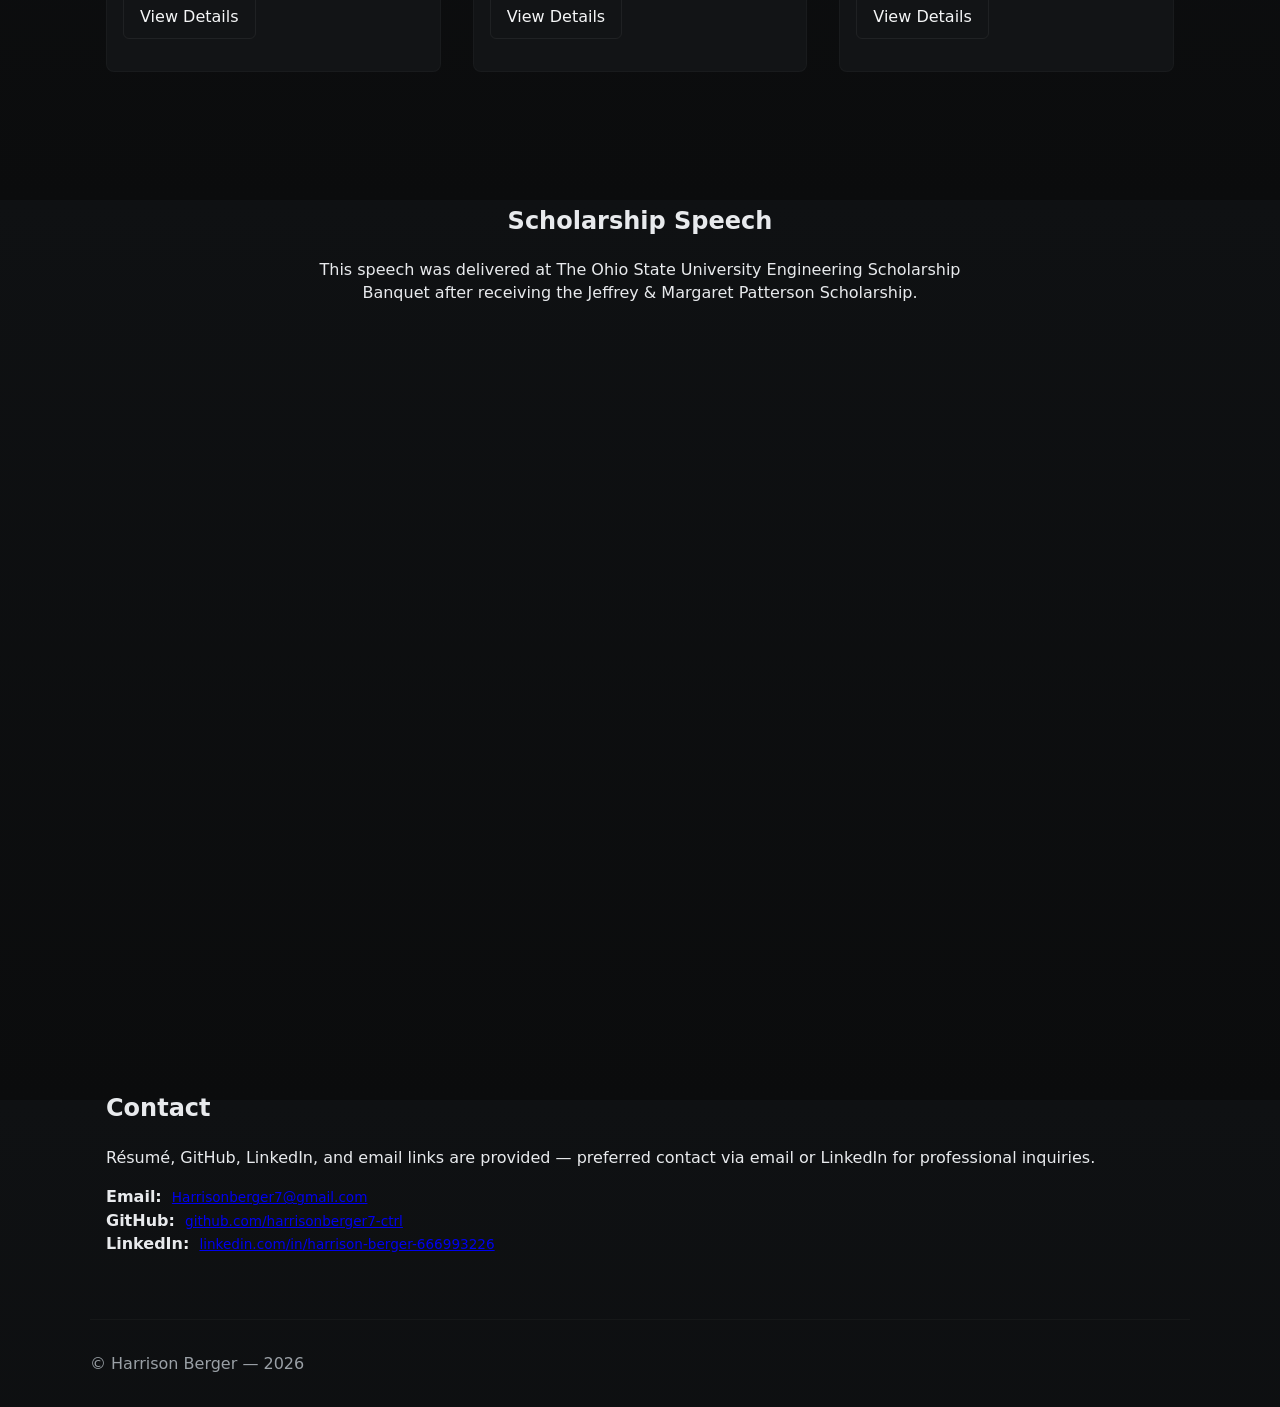
==== commit aba71e2b: "~" ====
--- a/index.html
+++ b/index.html
@@ -81,7 +81,11 @@
       <ul class="contact-list">
         <li><strong>Email:</strong> <a href="mailto:Harrisonberger7@gmail.com">Harrisonberger7@gmail.com</a> </li>
         <li><strong>GitHub:</strong> <a href="https://github.com/harrisonberger7-ctrl" target="_blank" rel="noopener">github.com/harrisonberger7-ctrl</a></li>
-        <li><strong>LinkedIn:</strong> <a href="www.linkedin.com/in/harrison-berger-666993226">linkedin.com/in/harrison-berger</a> </li>
+        <li><strong>LinkedIn:</strong> <a <a href="https://www.linkedin.com/in/harrison-berger-666993226"
+   target="_blank"
+   rel="noopener">
+   linkedin.com/in/harrison-berger-666993226
+</a> </li>
       </ul>
       </section>
  
--- a/assets/css/style.css
+++ b/assets/css/style.css
@@ -164,16 +164,10 @@
 #featured-cards {
     grid-template-columns: repeat(3, 1.1fr);
 }
-#contact a {
-    display: inline-flex;
-    width: fit-content;
-    align-self: flex-start;
-    background: var(--accent);
-    color: white;
+#contact .contact-list li a {
+    display: inline-block;
     padding: 1px 5px;
-    border-radius: 5px;
-    text-decoration: none;
-    font-size: 0.9rem;
-    font-weight: 500;
+    font-size: 0.85rem;
+    line-height: 1.2;
+    border-radius: 4px;
 }
-}
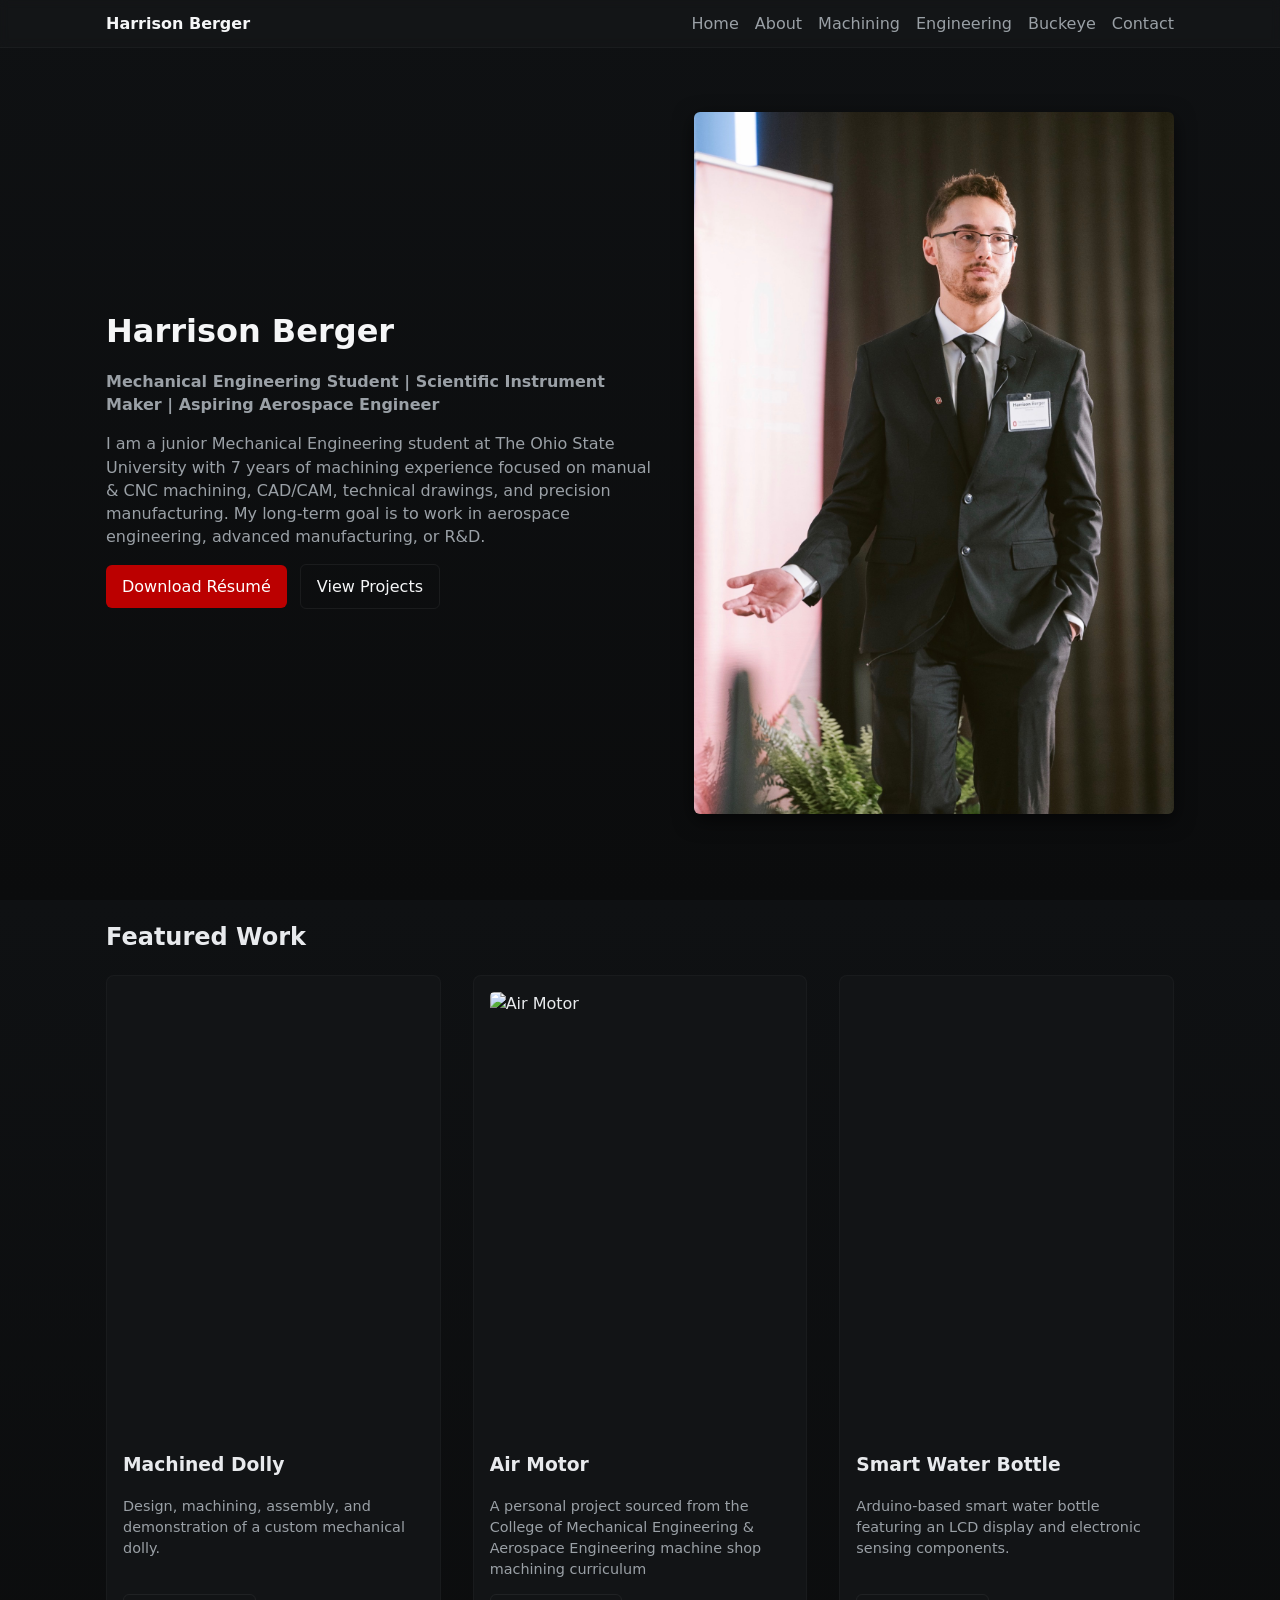
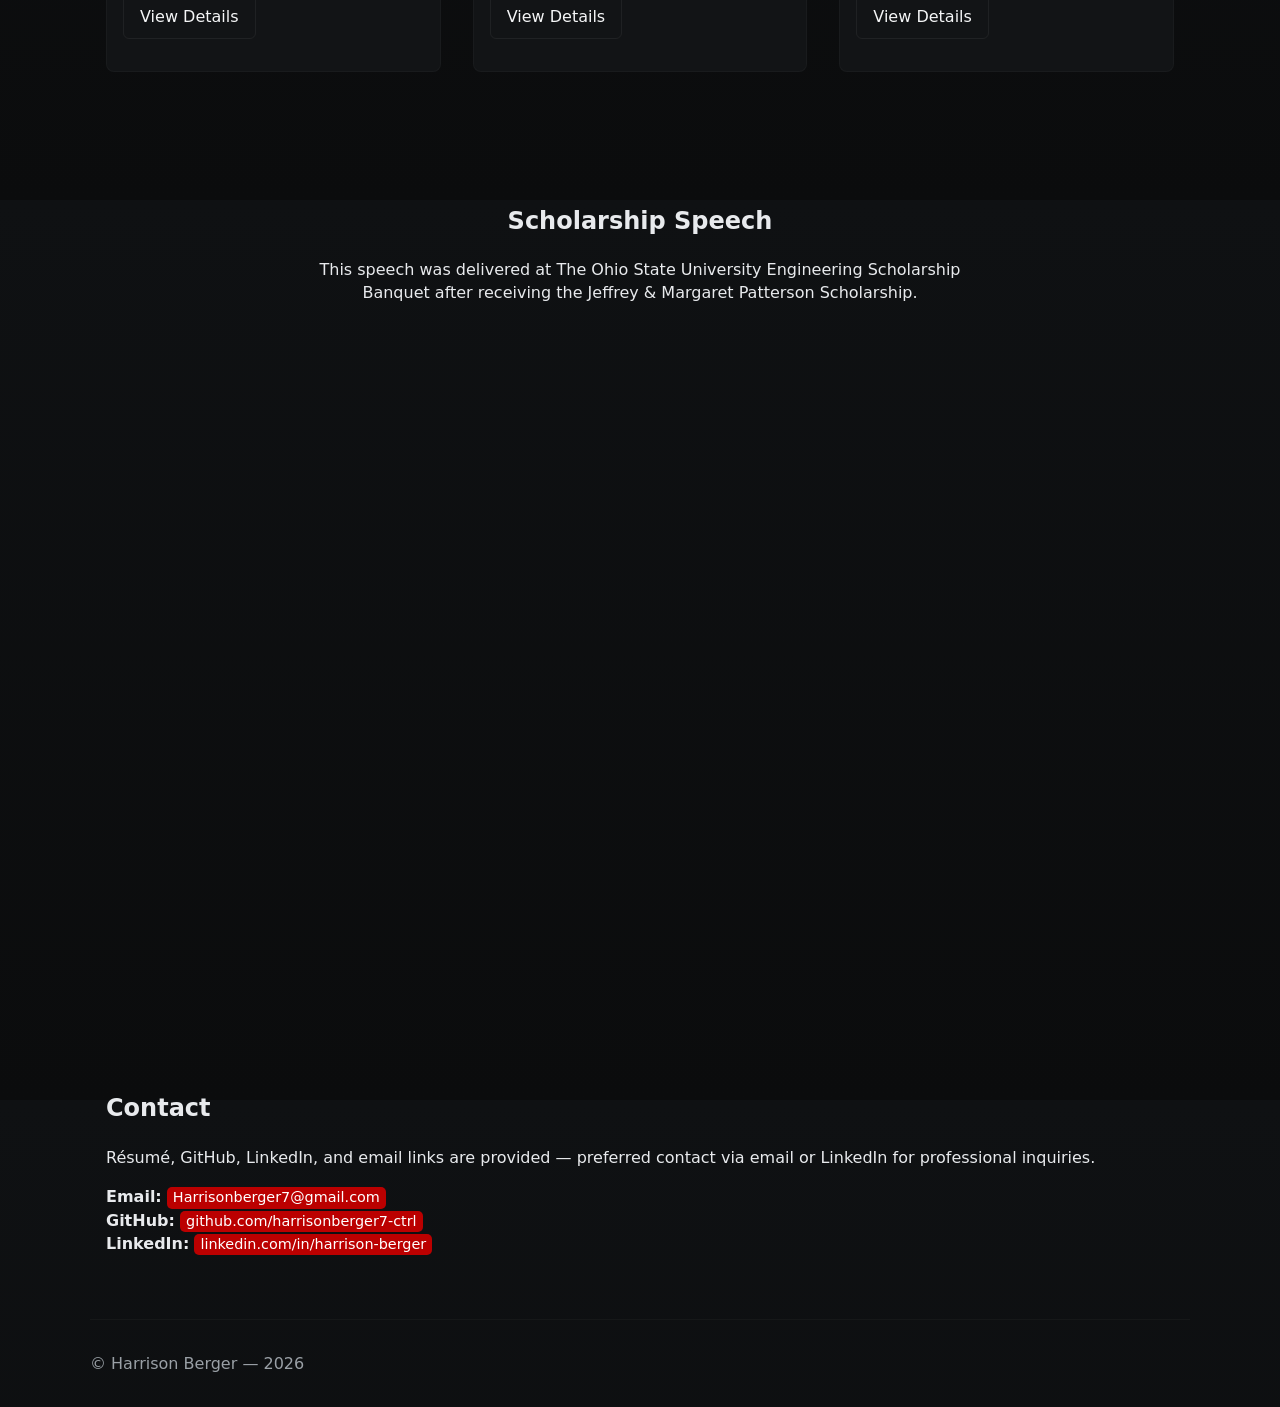
==== commit f852705e: "~" ====
--- a/index.html
+++ b/index.html
@@ -35,7 +35,7 @@
           <p class="title">Mechanical Engineering Student | Scientific Instrument Maker | Aspiring Aerospace Engineer</p>
           <p class="lead">I am a junior Mechanical Engineering student at The Ohio State University with 7 years of machining experience focused on manual & CNC machining, CAD/CAM, technical drawings, and precision manufacturing. My long-term goal is to work in aerospace engineering, advanced manufacturing, or R&amp;D.</p>
           <p class="hero-ctas">
-            <a class="btn primary" href="assets/images/Resume.pdf" download>Download Résumé</a>
+            <a class="btn primary" href="assets/images/Resume_Harrison_Berger.pdf" download>Download Résumé</a>
             <a class="btn" href="/projects/machining.html">View Projects</a>
           </p>
         </div>
@@ -84,7 +84,7 @@
         <li><strong>LinkedIn:</strong> <a <a href="https://www.linkedin.com/in/harrison-berger-666993226"
    target="_blank"
    rel="noopener">
-   linkedin.com/in/harrison-berger-666993226
+   linkedin.com/in/harrison-berger
 </a> </li>
       </ul>
       </section>
--- a/assets/css/style.css
+++ b/assets/css/style.css
@@ -125,6 +125,34 @@
     height: auto;
     margin: 0 auto;
 }
+
+/* ===== Air Motor GLB Viewer ===== */
+
+#machining-grid .air-motor-media {
+    display: grid;
+    grid-template-columns: 1fr 1fr;
+    gap: 20px;
+    align-items: stretch;
+}
+
+#machining-grid .air-motor-model,
+#machining-grid .air-motor-media img {
+    width: 100%;
+    height: 500px;
+    border-radius: 8px;
+    background: #16181c;
+}
+
+#machining-grid .air-motor-media img {
+    object-fit: contain;
+}
+
+@media (max-width: 750px) {
+    #machining-grid .air-motor-media {
+        grid-template-columns: 1fr;
+    }
+}
+
 /* Featured Work cards */
 #featured-cards {
     grid-template-columns: repeat(3, minmax(0, 1fr));
@@ -164,10 +192,20 @@
 #featured-cards {
     grid-template-columns: repeat(3, 1.1fr);
 }
-#contact .contact-list li a {
-    display: inline-block;
-    padding: 1px 5px;
-    font-size: 0.85rem;
+#contact a {
+    display: inline-flex;
+    width: fit-content;
+    align-items: center;
+    align-self: flex-start;
+
+    background: var(--accent);
+    color: white;
+
+    padding: 2px 6px;
+    font-size: 0.9rem;
     line-height: 1.2;
-    border-radius: 4px;
-}
+
+    border-radius: 5px;
+    text-decoration: none;
+    font-weight: 500;
+}
